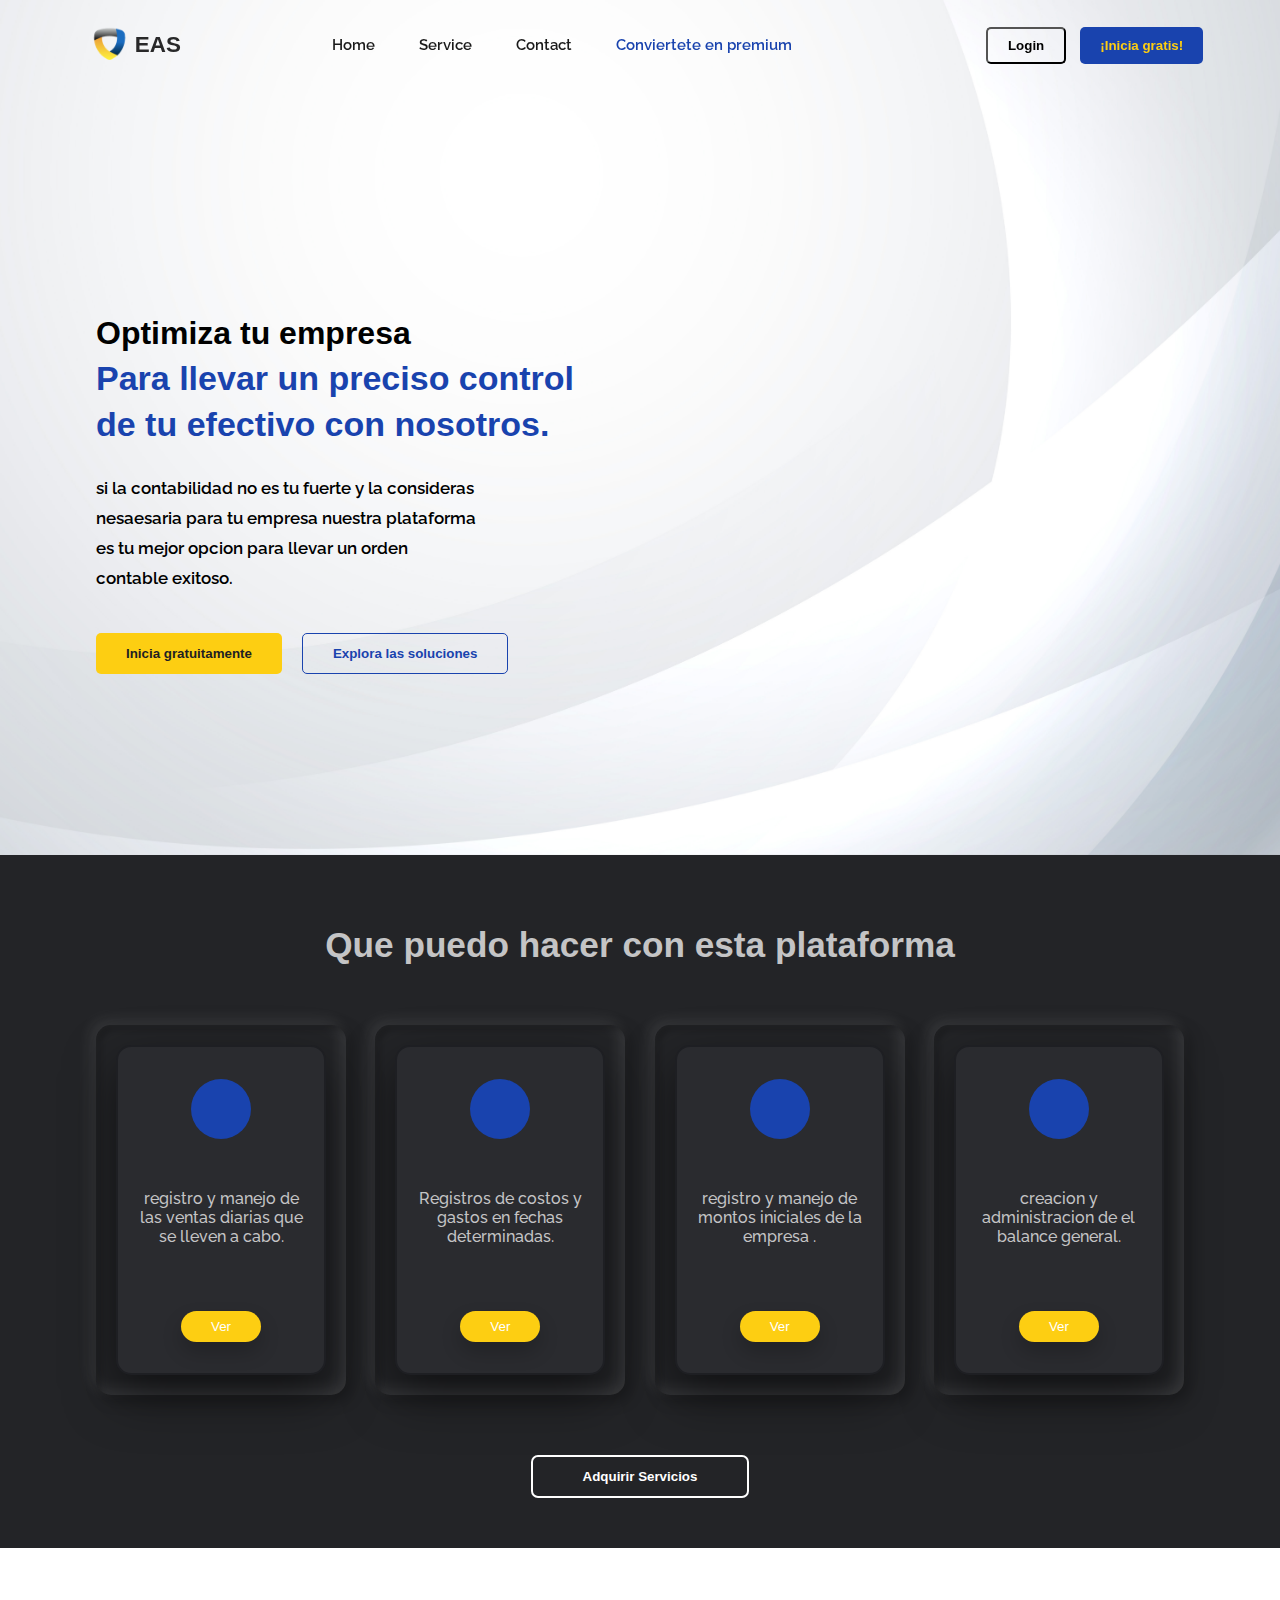
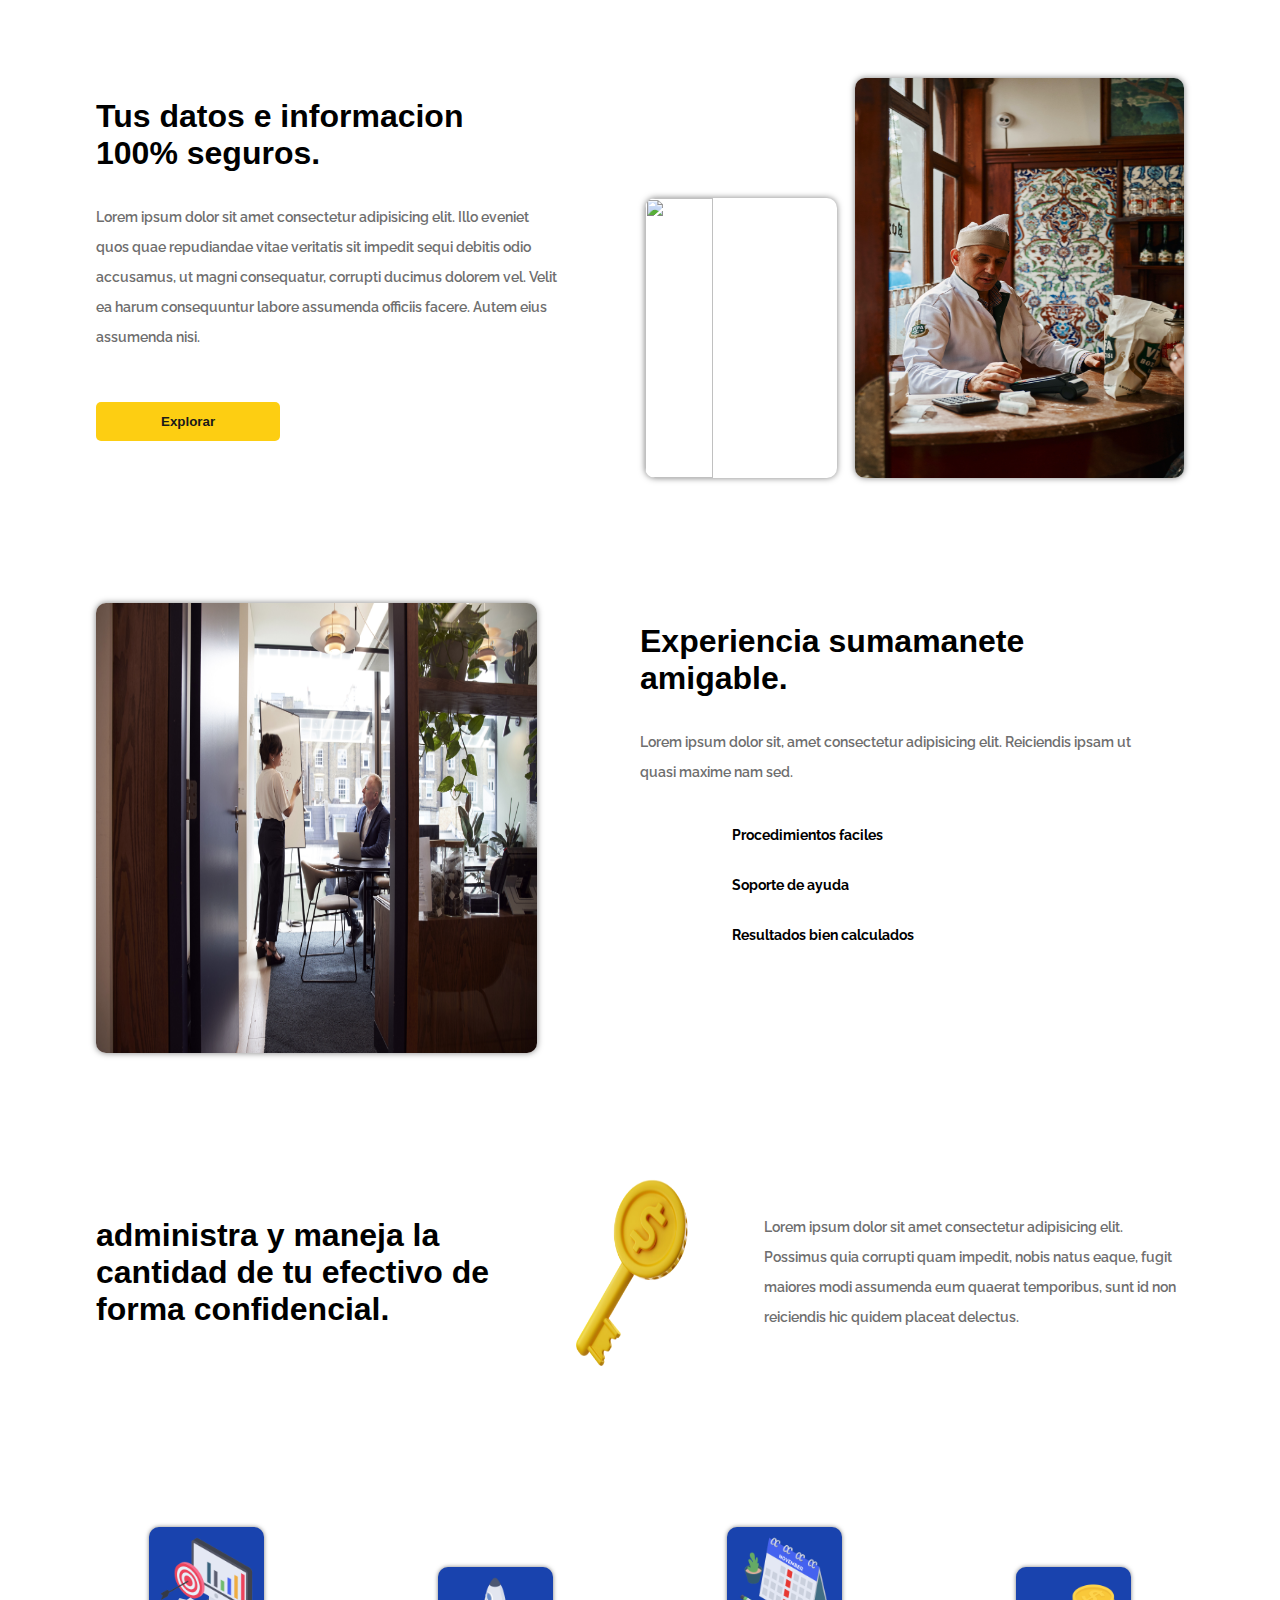
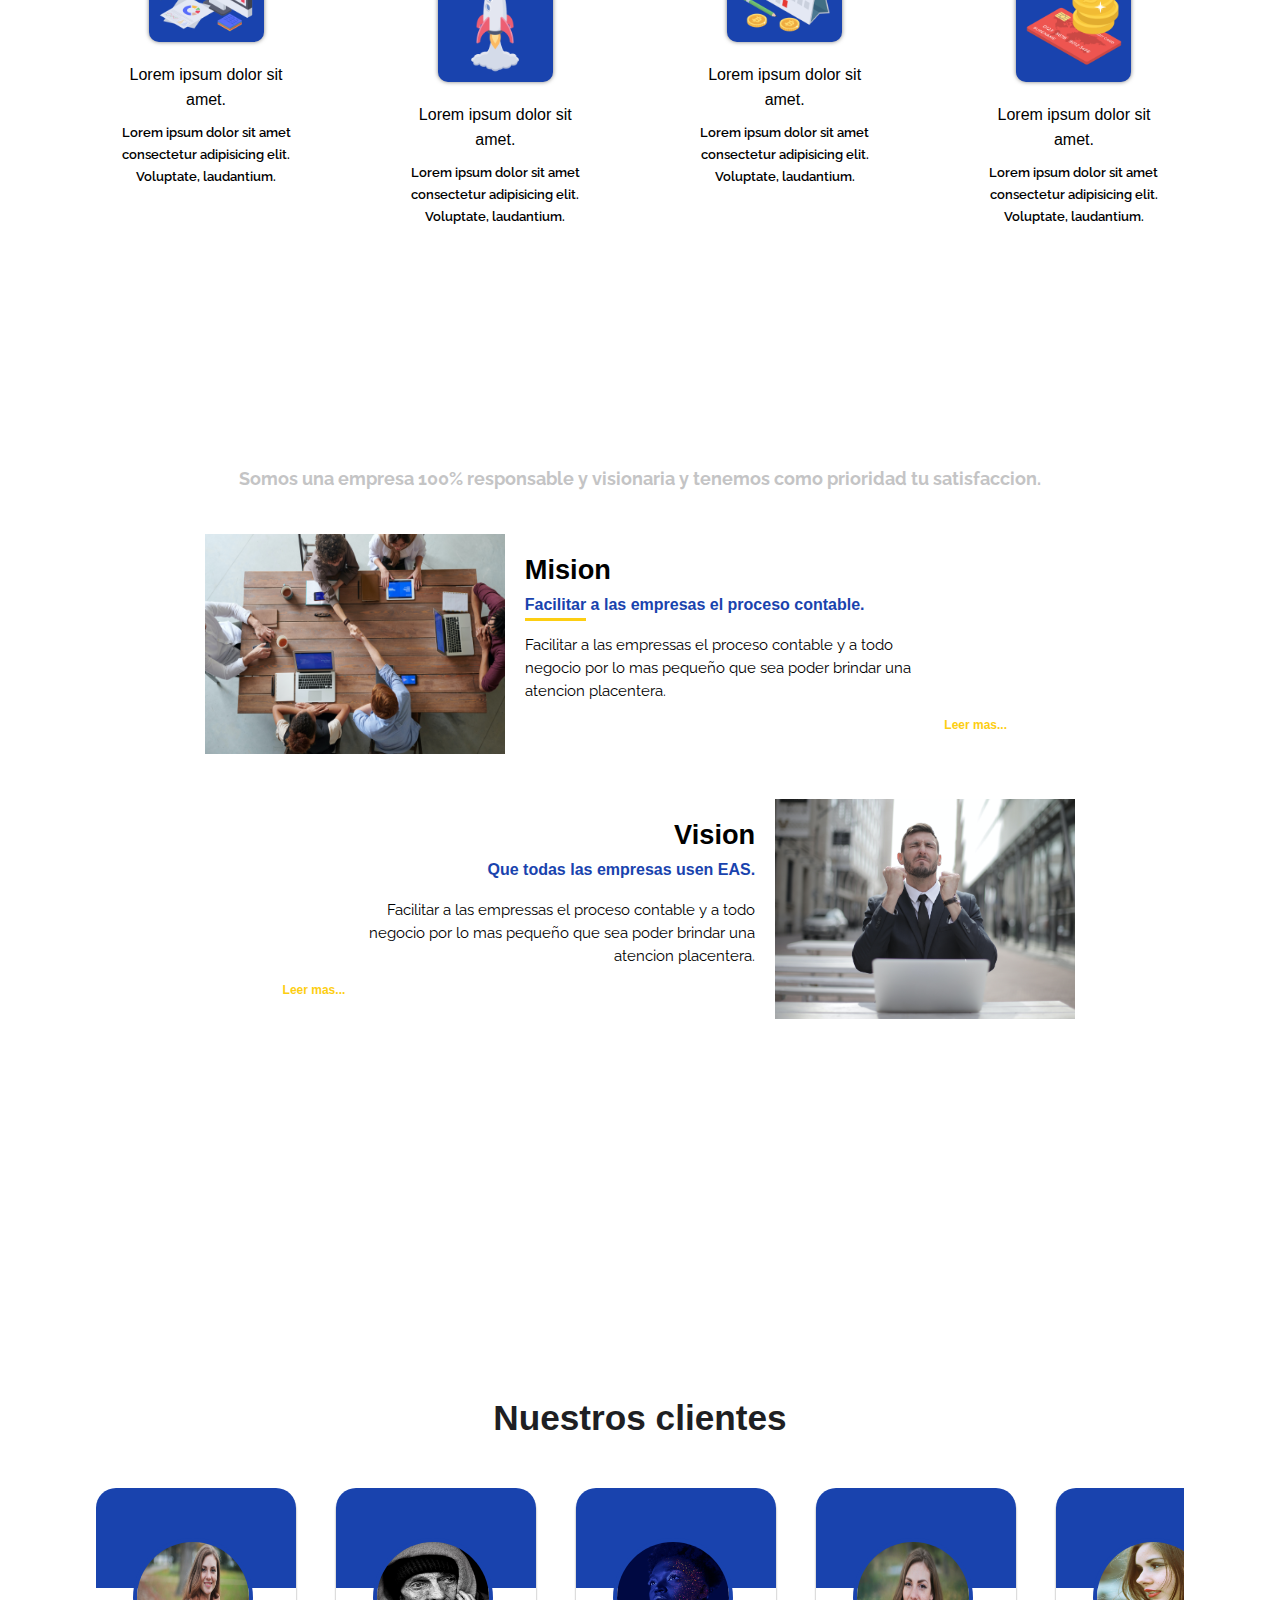
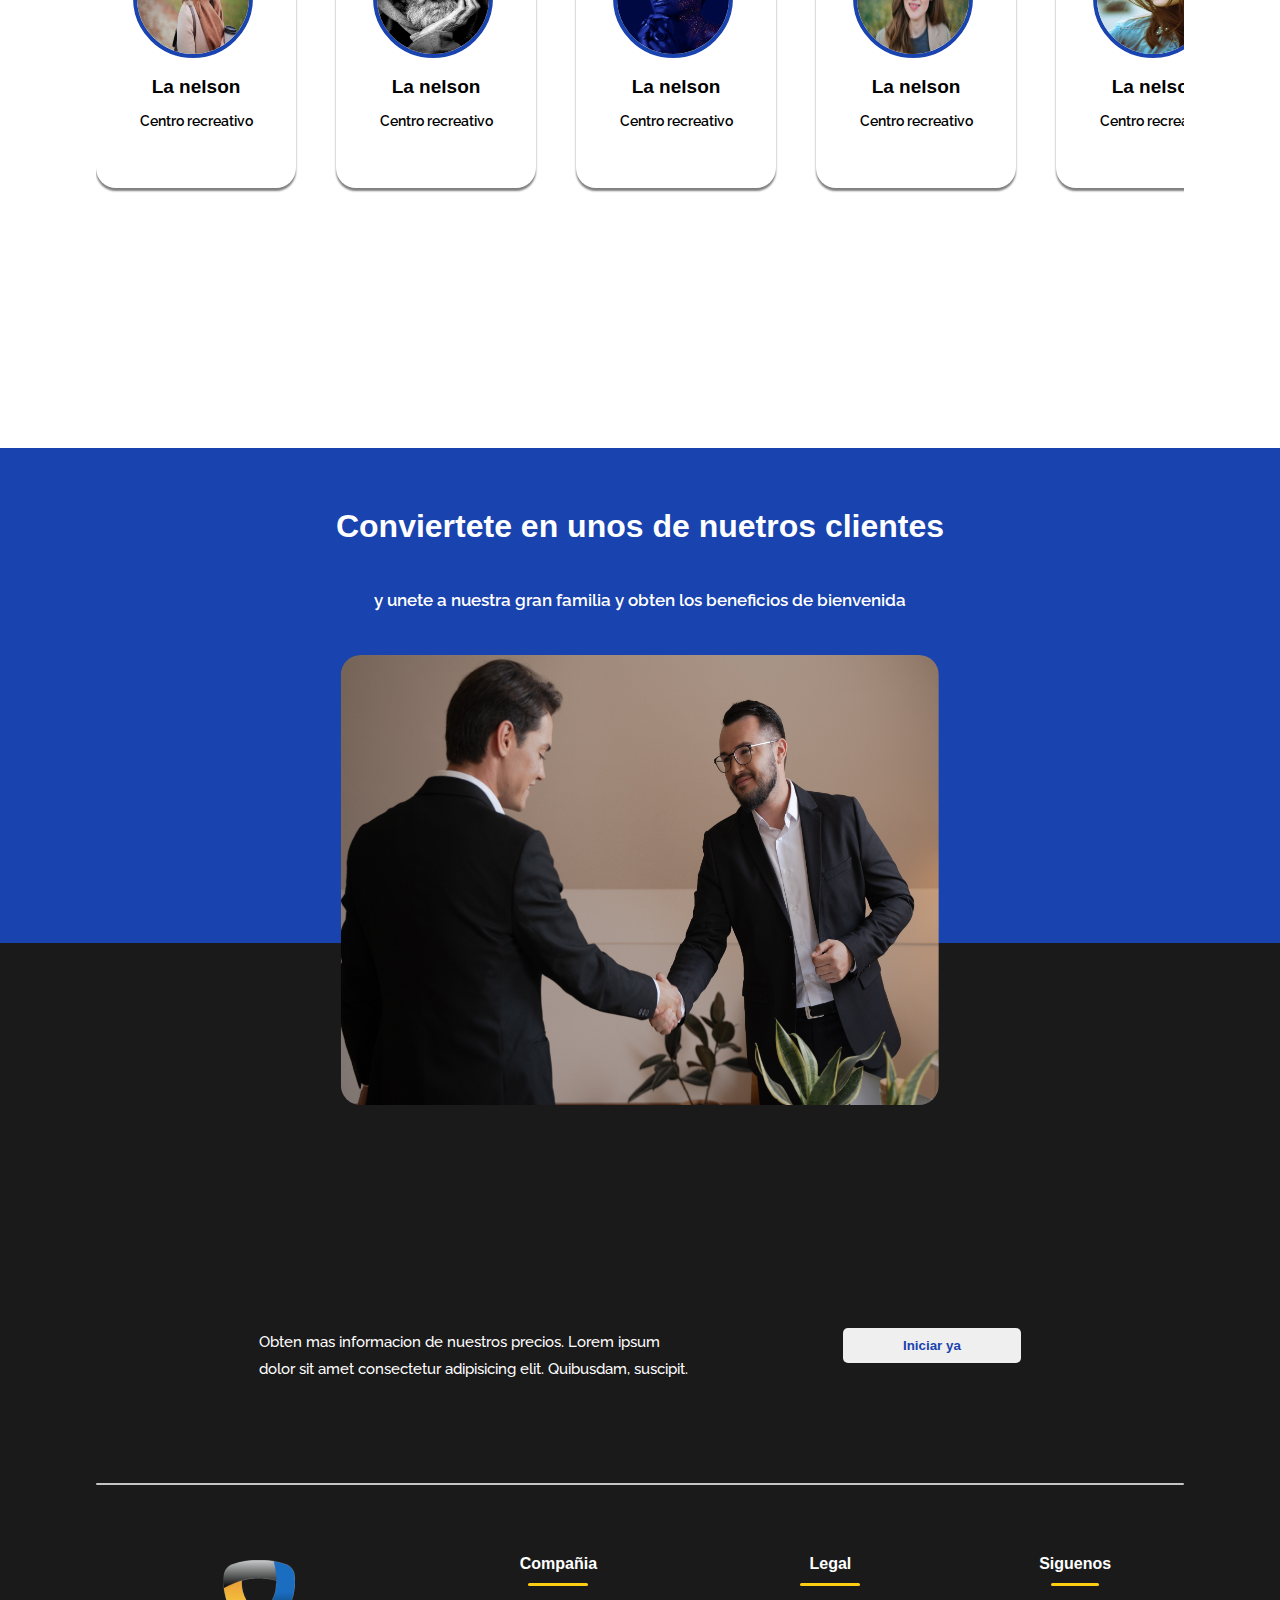
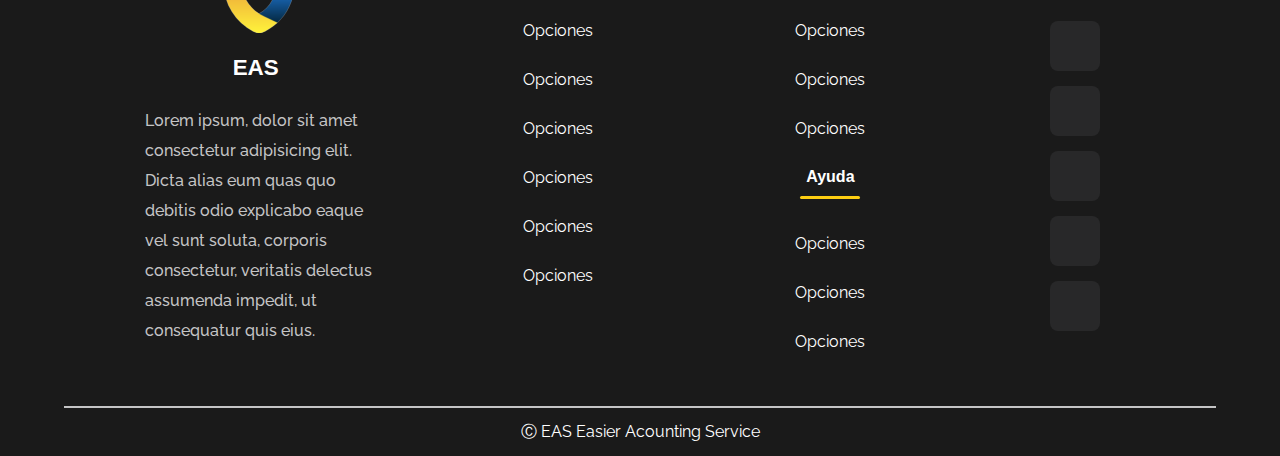
==== index.html @ f605bb0a "primer commit" ====
<!DOCTYPE html>
<html lang="en">
<head>
    <meta charset="UTF-8">
    <meta http-equiv="X-UA-Compatible" content="IE=edge">
    <meta name="viewport" content="width=device-width, initial-scale=1.0">
    <link rel="short icon" href="Recursos/Imagenes/logo-removebg-preview.png">
    <script src="https://kit.fontawesome.com/f39c837191.js" crossorigin="anonymous"></script>
    <link href="https://unpkg.com/aos@2.3.1/dist/aos.css" rel="stylesheet">
    <link rel="stylesheet" href="Estilos-css/main.css">
    <script src="https://unpkg.com/aos@2.3.1/dist/aos.js"></script>
   

    <title>EAS</title>
</head>
<body>
    <section class="header">
        <header>
            <section class="limite Nav-bar">
                <div class="cont-icono">
                    <img src="Recursos/Imagenes/logo-removebg-preview.png" alt="">
                    <h1>EAS</h1>
                   </div>
                   <div class="Menu">
                    <div class="Menu-1">
                        <nav>
                            <ul>
                                <li><a href=" /index.html">Home</a></li>
                                <li><a href="/Servicio.html">Service</a></li>
                                <li><a href="/contacto.html">Contact</a></li>
                                <li><a href="Planes.html" class="a-E">Conviertete en premium</a></li>
                            </ul>
                        </nav>
                           <div class="btn-header">
                            <input class="btn btn-1-header" type="button" value="Login">
                            <input class="btn btn-2-header" type="button" value="¡Inicia gratis!">
                        </div>
                    </div>
                  </div>
                       <i class="hamburger fa-solid fa-bars"></i>
             </section>
        </header>
        <section class="limite Welcome">
            <div class="cont-part-1">
               <h1>Optimiza tu empresa <br> <span>Para llevar un preciso control de tu efectivo con nosotros.</span></h1>
               <p>si la contabilidad no es tu fuerte y la consideras nesaesaria para tu empresa nuestra plataforma es tu mejor opcion para llevar un orden contable exitoso.</p>
               <div class="cont-btn-part1">
                <button class="btn1-W">Inicia gratuitamente</button>
                <button class="btn2-W">Explora las soluciones</button>
               </div>
            </div>
            <div class="cont-part-2">
               <div class="animacion">
                <lottie-player src="Recursos/58948-finance-blue.json" background="transparent" class="ilustracion"  speed="1"   loop autoplay></lottie-player>
               </div>
            </div>
          </section>
    </section>
    <main>
        <section class="Seccion-ejemplos">
            <div class="limite Seccion-ejemplos-cont">
                <h2>Que puedo hacer con esta plataforma</h2>
                <div class="Contenedor-targetas-Seccion-ejemplos">
                    <div class="targeta-seccion-ejemplo targeta-1">
                        <div class="box">
                            <div class="contenido">
                                <div class="cont-icono-seccion-ejemplo">
                                    <i class="fa-solid fa-list"></i>
                                </div>
                                <p>registro y manejo de las ventas diarias que se lleven a cabo.</p>
                                <button class="btn-abrir">Ver</button>
                            </div>
                        </div>
                    </div>
                    <div class="targeta-seccion-ejemplo targeta-2">
                        <div class="box">
                            <div class="contenido">
                                <div class="cont-icono-seccion-ejemplo">
                                    <i class="fa-solid fa-chart-simple"></i>
                                </div>
                                <p>Registros de costos y gastos en fechas determinadas.</p>
                                <button class="btn-abrir-1">Ver</button>
                            </div>
                        </div>
                    </div>
                    <div class="targeta-seccion-ejemplo targeta-3">
                        <div class="box">
                            <div class="contenido">
                                <div class="cont-icono-seccion-ejemplo">
                                    <i class="fa-solid fa-file"></i>
                                </div>
                                <p>registro y manejo de montos iniciales de la empresa .</p>
                                <button class="btn-abrir-2">Ver</button>
                            </div>
                        </div>
                    </div>
                    <div class="targeta-seccion-ejemplo targeta-4">
                        <div class="box">
                            <div class="contenido">
                                <div class="cont-icono-seccion-ejemplo">
                                    <i class="fa-solid fa-magnifying-glass-dollar"></i>
                                </div>
                                <p>creacion y administracion de el balance general.</p>
                                <button class="btn-abrir-3">Ver</button>
                            </div>
                        </div>
                    </div>
                </div>
                <button>Adquirir Servicios</button>
            </div>
        </section>
        <section class="mostrable">
            <i class="cerrar fa-solid fa-x"></i>
            <div class="cont-mostrar">
                <div class="cont-mostrable">
                    <div class="cont-ejemplo">
                        <img class="slider-image" src="" alt="">                    
                    </div>
                    <div class="btns">
                        <div class="cont-btn-E">
                            <i class="btn-sig fa-solid fa-arrow-left"></i>
                        </div>
                        <div class="cont-btn-E">
                            <i class="btn-regresar fa-solid fa-arrow-right"></i>
                        </div>
                    </div>
                </div>
                <div class="cont-informacion">
                    <h3 class="slider-title" ></h3>
                    <p class="slider-parrafo" ></p>
                    <button>Ver planes</button>
                </div>
            </div>          
        </section>
        
        <div class="seccion-prueba">
            <div class="limite area1">
                <div class="par1-area1">
                    <h2>Tus datos e informacion <span class="letra-blue">100% seguros.</span></h2>
                    <p>Lorem ipsum dolor sit amet consectetur adipisicing elit. Illo eveniet quos quae repudiandae vitae veritatis sit impedit sequi debitis odio accusamus, ut magni consequatur, corrupti ducimus dolorem vel. Velit ea harum consequuntur labore assumenda officiis facere. Autem eius assumenda nisi.</p>
                    <button>Explorar</button>
                </div>
                <div class="part2-area1">
                    <img class="img1" src="Recursos/Imagenes/area-nosotros-1.jpg" alt="">
                    <img class="img2" src="Recursos/Imagenes/area-nosotros-2.jpg" alt="">
                </div>
            </div>
            <div class="limite area2">
                <div class="part1-area2">
                    <img src="Recursos/Imagenes/area-nosotros-3.jpg" alt="">
                </div>
                <div class="part2-area2">
                    <h2>Experiencia sumamanete <span class="letra-blue"> amigable.</span> </h2>
                    <p>Lorem ipsum dolor sit, amet consectetur adipisicing elit. Reiciendis ipsam ut quasi maxime nam sed.</p>
                    <div class="mini-targetas">
                        <div class="part-visible">
                            <div class="part-visible-1">
                                <i class="fa-solid fa-seedling"></i>
                                <h4>Procedimientos faciles</h4>
                            </div>
                            <!--  <i class="flecha-arriba fa-solid fa-chevron-up"></i>-->
                          
                            <i class="FA  flecha-abajo    fa-solid fa-chevron-down"></i>
                        </div>
                        <div class="part-invisible">
                            <p>Lorem ipsum dolor sit amet consectetur adipisicing elit. Sunt consequatur, unde nihil odio suscipit quos!</p>
                        </div>
                    </div>
                    <div class="mini-targetas M1">
                        <div class="part-visible">
                            <div class="part-visible-1">
                                <i class="fa-solid fa-robot"></i>
                                <h4>Soporte de ayuda</h4>
                            </div>
                              <!--  <i class="flecha-arriba fa-solid fa-chevron-up"></i>-->
                            <i class="flecha-abajo FB fa-solid fa-chevron-down"></i>
                        </div>
                        <div class="part-invisible">
                            <p>Lorem ipsum dolor sit amet consectetur adipisicing elit. Sunt consequatur, unde nihil odio suscipit quos!</p>
                        </div>
                    </div>
                    <div class="mini-targetas M2">
                        <div class="part-visible">
                            <div class="part-visible-1">
                                <i class="fa-solid fa-trophy"></i>
                                <h4>Resultados bien calculados</h4>
                            </div>
                             <!--  <i class="flecha-arriba fa-solid fa-chevron-up"></i>-->
                            <i class="flecha-abajo FC fa-solid fa-chevron-down"></i>
                        </div>
                        <div class="part-invisible">
                            <p>Lorem ipsum dolor sit amet consectetur adipisicing elit. Sunt consequatur, unde nihil odio suscipit quos!</p>
                        </div>
                    </div>
                </div>
                

            </div>
            <div class="limite area3">
                <h2>administra y maneja la cantidad de tu efectivo de forma confidencial.</h2>
                <img src="Recursos/Imagenes/ilustracion-llave.png" alt="">
                <p>Lorem ipsum dolor sit amet consectetur adipisicing elit. Possimus quia corrupti quam impedit, nobis natus eaque, fugit maiores modi assumenda eum quaerat temporibus, sunt id non reiciendis hic quidem placeat delectus.</p>
            </div>
            <div class="limite targetitas">
                <div class="targeta-par targetita">
                    <div class="cont-icono-targetita">
                       <img src="Recursos/Imagenes/1-porq-nosotros.png" alt="">
                    </div>
                    <h6>Lorem ipsum dolor sit amet.</h6>
                    <p>Lorem ipsum dolor sit amet consectetur adipisicing elit. Voluptate, laudantium.</p>
                </div>
                <div class="targeta-impar targetita">
                    <div class="cont-icono-targetita">
                        <img src="Recursos/Imagenes/2-porq-nosotros.png" alt="">
                    </div>
                    <h6>Lorem ipsum dolor sit amet.</h6>
                    <p>Lorem ipsum dolor sit amet consectetur adipisicing elit. Voluptate, laudantium.</p>
                </div>
                <div class="targeta-par targetita">
                    <div class="cont-icono-targetita">
                        <img src="Recursos/Imagenes/3-porq-nosotros.png" alt="">
                    </div>
                    <h6>Lorem ipsum dolor sit amet.</h6>
                    <p>Lorem ipsum dolor sit amet consectetur adipisicing elit. Voluptate, laudantium.</p>
                </div>
                <div class="targeta-impar targetita">
                    <div class="cont-icono-targetita">
                        <img src="Recursos/Imagenes/4-porq-nosotros.png" alt="">
                    </div>
                    <h6>Lorem ipsum dolor sit amet.</h6>
                    <p>Lorem ipsum dolor sit amet consectetur adipisicing elit. Voluptate, laudantium.</p>
                </div>
            </div>
        </div>
        <section class="Nosotros">
            <div class="limite cont-nosotros">
                <h2>¿Quienes somos?</h2>
                <p>Somos una empresa 100% responsable y visionaria y tenemos como prioridad tu satisfaccion.</p>
                <div class="cont-targetas-nosotros">
                    <div class=" targeta-mision   targetas-nosotros">
                        <img src="Recursos/Imagenes/pexels-fauxels-3184306.jpg" alt="">
                        <div class="part-2-cont-targetas-nosotros">
                            <h3>Mision</h3>
                            <h4><span>Facilitar</span>  a las empresas el proceso contable.</h4>
                            <p>Facilitar a las empressas el proceso contable y a todo negocio por lo mas pequeño que sea poder brindar una atencion placentera. </p>
                            <a href="#">Leer mas...</a>
                        </div>
                    </div>
                    <div class=" targeta-vision  targetas-nosotros">
                        <img src="Recursos/Imagenes/pexels-andrea-piacquadio-3778966.jpg" alt="">
                        <div class="part-2-cont-targetas-nosotros">
                            <h3>Vision</h3>
                            <h4>Que todas las  empresas usen EAS.</h4>
                            <p>Facilitar a las empressas el proceso contable y a todo negocio por lo mas pequeño que sea poder brindar una atencion placentera. </p>
                            <a href="#">Leer mas...</a>
                        </div>
                    </div>
                </div>
            </div>
        </section>
        
        <section class="clientes">
            <h2>Nuestros clientes</h2>
            <div class="cont-clientes">
                <div class="slider-clientes">
                    <div class="cart-clientes">
                        <div class="cont-primera-clientes">
                            <img src="Recursos/Imagenes/pexels-andrea-piacquadio-712513.jpg" alt="">
                        </div>
                        <p class="nom">La nelson</p>
                        <p class="tipo-negocio">
                             Centro recreativo
                        </p>
                        <div class="cont-estrellas">
                            <i class="fa-solid fa-star"></i>
                            <i class="fa-solid fa-star"></i>
                            <i class="fa-solid fa-star"></i>
                            <i class="fa-regular fa-star"></i>
                            <i class="fa-regular fa-star"></i>
                        </div>
                    </div>
                    <div class="cart-clientes">
                        <div class="cont-primera-clientes">
                            <img src="Recursos/Imagenes/cliente-2.jpg" alt="">
                        </div>
                        <p class="nom">La nelson</p>
                        <p class="tipo-negocio">
                             Centro recreativo
                        </p>
                        <div class="cont-estrellas">
                            <i class="fa-solid fa-star"></i>
                            <i class="fa-solid fa-star"></i>
                            <i class="fa-solid fa-star"></i>
                            <i class="fa-regular fa-star"></i>
                            <i class="fa-regular fa-star"></i>
                        </div>
                    </div>
                    <div class="cart-clientes">
                        <div class="cont-primera-clientes">
                            <img src="Recursos/Imagenes/cliente-3.jpg" alt="">
                        </div>
                        <p class="nom">La nelson</p>
                        <p class="tipo-negocio">
                             Centro recreativo
                        </p>
                        <div class="cont-estrellas">
                            <i class="fa-solid fa-star"></i>
                            <i class="fa-solid fa-star"></i>
                            <i class="fa-solid fa-star"></i>
                            <i class="fa-solid fa-star"></i>
                            <i class="fa-regular fa-star"></i>
                        </div>
                    </div>
                    <div class="cart-clientes">
                        <div class="cont-primera-clientes">
                            <img src="Recursos/Imagenes/cliente-4.jpg" alt="">
                        </div>
                        <p class="nom">La nelson</p>
                        <p class="tipo-negocio">
                             Centro recreativo
                        </p>
                        <div class="cont-estrellas">
                            <i class="fa-solid fa-star"></i>
                            <i class="fa-solid fa-star"></i>
                            <i class="fa-solid fa-star"></i>
                            <i class="fa-solid fa-star"></i>
                            <i class="fa-regular fa-star"></i>
                        </div>
                    </div>
                    <div class="cart-clientes">
                        <div class="cont-primera-clientes">
                            <img src="Recursos/Imagenes/cliente-5.jpg" alt="">
                        </div>
                        <p class="nom">La nelson</p>
                        <p class="tipo-negocio">
                             Centro recreativo
                        </p>
                        <div class="cont-estrellas">
                            <i class="fa-solid fa-star"></i>
                            <i class="fa-solid fa-star"></i>
                            <i class="fa-solid fa-star"></i>
                            <i class="fa-solid fa-star"></i>
                            <i class="fa-regular fa-star"></i>
                        </div>
                    </div>
                    <div class="cart-clientes">
                        <div class="cont-primera-clientes">
                            <img src="Recursos/Imagenes/cliente-6.jpg" alt="">
                        </div>
                        <p class="nom">La nelson</p>
                        <p class="tipo-negocio">
                             Centro recreativo
                        </p>
                        <div class="cont-estrellas">
                            <i class="fa-solid fa-star"></i>
                            <i class="fa-solid fa-star"></i>
                            <i class="fa-solid fa-star"></i>
                            <i class="fa-solid fa-star"></i>
                            <i class="fa-regular fa-star"></i>
                        </div>
                    </div>
                    <div class="cart-clientes">
                        <div class="cont-primera-clientes">
                            <img src="Recursos/Imagenes/cliente-7.jpg" alt="">
                        </div>
                        <p class="nom">La nelson</p>
                        <p class="tipo-negocio">
                             Centro recreativo
                        </p>
                        <div class="cont-estrellas">
                            <i class="fa-solid fa-star"></i>
                            <i class="fa-solid fa-star"></i>
                            <i class="fa-solid fa-star"></i>
                            <i class="fa-solid fa-star"></i>
                            <i class="fa-regular fa-star"></i>
                        </div>
                    </div>
                    <div class="cart-clientes">
                        <div class="cont-primera-clientes">
                            <img src="Recursos/Imagenes/pexels-andrea-piacquadio-712513.jpg" alt="">
                        </div>
                        <p class="nom">La nelson</p>
                        <p class="tipo-negocio">
                             Centro recreativo
                        </p>
                        <div class="cont-estrellas">
                            <i class="fa-solid fa-star"></i>
                            <i class="fa-solid fa-star"></i>
                            <i class="fa-solid fa-star"></i>
                            <i class="fa-regular fa-star"></i>
                            <i class="fa-regular fa-star"></i>
                        </div>
                    </div>
                    <div class="cart-clientes">
                        <div class="cont-primera-clientes">
                            <img src="Recursos/Imagenes/cliente-2.jpg" alt="">
                        </div>
                        <p class="nom">La nelson</p>
                        <p class="tipo-negocio">
                             Centro recreativo
                        </p>
                        <div class="cont-estrellas">
                            <i class="fa-solid fa-star"></i>
                            <i class="fa-solid fa-star"></i>
                            <i class="fa-solid fa-star"></i>
                            <i class="fa-regular fa-star"></i>
                            <i class="fa-regular fa-star"></i>
                        </div>
                    </div>
                    <div class="cart-clientes">
                        <div class="cont-primera-clientes">
                            <img src="Recursos/Imagenes/cliente-3.jpg" alt="">
                        </div>
                        <p class="nom">La nelson</p>
                        <p class="tipo-negocio">
                             Centro recreativo
                        </p>
                        <div class="cont-estrellas">
                            <i class="fa-solid fa-star"></i>
                            <i class="fa-solid fa-star"></i>
                            <i class="fa-solid fa-star"></i>
                            <i class="fa-solid fa-star"></i>
                            <i class="fa-regular fa-star"></i>
                        </div>
                    </div>
                    <div class="cart-clientes">
                        <div class="cont-primera-clientes">
                            <img src="Recursos/Imagenes/cliente-4.jpg" alt="">
                        </div>
                        <p class="nom">La nelson</p>
                        <p class="tipo-negocio">
                             Centro recreativo
                        </p>
                        <div class="cont-estrellas">
                            <i class="fa-solid fa-star"></i>
                            <i class="fa-solid fa-star"></i>
                            <i class="fa-solid fa-star"></i>
                            <i class="fa-solid fa-star"></i>
                            <i class="fa-regular fa-star"></i>
                        </div>
                    </div>
                    <div class="cart-clientes">
                        <div class="cont-primera-clientes">
                            <img src="Recursos/Imagenes/cliente-5.jpg" alt="">
                        </div>
                        <p class="nom">La nelson</p>
                        <p class="tipo-negocio">
                             Centro recreativo
                        </p>
                        <div class="cont-estrellas">
                            <i class="fa-solid fa-star"></i>
                            <i class="fa-solid fa-star"></i>
                            <i class="fa-solid fa-star"></i>
                            <i class="fa-solid fa-star"></i>
                            <i class="fa-regular fa-star"></i>
                        </div>
                    </div>
                    <div class="cart-clientes">
                        <div class="cont-primera-clientes">
                            <img src="Recursos/Imagenes/cliente-6.jpg" alt="">
                        </div>
                        <p class="nom">La nelson</p>
                        <p class="tipo-negocio">
                             Centro recreativo
                        </p>
                        <div class="cont-estrellas">
                            <i class="fa-solid fa-star"></i>
                            <i class="fa-solid fa-star"></i>
                            <i class="fa-solid fa-star"></i>
                            <i class="fa-solid fa-star"></i>
                            <i class="fa-regular fa-star"></i>
                        </div>
                    </div>
                    <div class="cart-clientes">
                        <div class="cont-primera-clientes">
                            <img src="Recursos/Imagenes/cliente-7.jpg" alt="">
                        </div>
                        <p class="nom">La nelson</p>
                        <p class="tipo-negocio">
                             Centro recreativo
                        </p>
                        <div class="cont-estrellas">
                            <i class="fa-solid fa-star"></i>
                            <i class="fa-solid fa-star"></i>
                            <i class="fa-solid fa-star"></i>
                            <i class="fa-solid fa-star"></i>
                            <i class="fa-regular fa-star"></i>
                        </div>
                    </div>
                </div>
            </div>
        </section>
        <section class="Publicidad">
            <div class="cont1-publicidad">
                <div class="limite cont1-publicidad-e">
                    <h2>Conviertete en unos de nuetros clientes </h2>
                    <p>y unete a nuestra gran familia y obten los beneficios de bienvenida</p>
                    <img src="Recursos/Imagenes/pexels-pavel-danilyuk-5520327.jpg" alt="">

            </div>
            <div class="cont2-publicidad">
                <div class="cont2-publicidad-e">
                    <p>Obten mas informacion de nuestros precios. Lorem ipsum dolor sit amet consectetur adipisicing elit. Quibusdam, suscipit.</p>
                    <button>Iniciar ya</button>
                </div>
            </div>
        </section>
    </main>
    <footer>
        <div class="linia"></div>
       <section class="limite Footer">
        <div class="columna columna-1-footer">
            <img src="Recursos/Imagenes/logo-removebg-preview.png" alt="">
            <h2>EAS</h2>
            <p>Lorem ipsum, dolor sit amet consectetur adipisicing elit. Dicta alias eum quas quo debitis odio explicabo eaque vel sunt soluta, corporis consectetur, veritatis delectus assumenda impedit, ut consequatur quis eius.</p>
        </div>
        <div class="columna columna-2-footer">
            <h3>Compañia</h3>
            <div class="linia"></div>
            <a href="#">Opciones</a>
            <a href="#">Opciones</a>
            <a href="#">Opciones</a>
            <a href="#">Opciones</a>
            <a href="#">Opciones</a>
            <a href="#">Opciones</a>
        </div>
        <div class="columna columna-2-footer">
            <h3>Legal</h3>
            <div class="linia"></div>
            <a href="#">Opciones</a>
            <a href="#">Opciones</a>
            <a href="#">Opciones</a>
            <h3>Ayuda</h3>
            <div class="linia"></div>
            <a href="#">Opciones</a>
            <a href="#">Opciones</a>
            <a href="#">Opciones</a>
        </div>
        <div class="columna columna-3-footer">
            <h3>Siguenos</h3>
            <div class="linia"></div>
            <div class="cont-media"><i class="fa-brands fa-facebook-f"></i></div>
            <div class="cont-media"><i class="fa-brands fa-twitter"></i></div>
            <div class="cont-media"><i class="fa-brands fa-youtube"></i></div>
            <div class="cont-media"><i class="fa-brands fa-instagram"></i></div>
            <div class="cont-media"><i class="fa-brands fa-twitch"></i></div>
        </div>
       </section>
        <div class="pie">
            <p>	Ⓒ EAS Easier Acounting Service</p>
        </div>
    </footer>
    <script src="https://cdnjs.cloudflare.com/ajax/libs/jquery/3.6.0/jquery.min.js"></script>
    <script src="Java-Scrips-frontend/main.js">   
    </script>
     <script src="https://unpkg.com/@lottiefiles/lottie-player@latest/dist/lottie-player.js"></script>
    <script src="Recursos/Datos/index.jsonp"></script>
    <!--
        <script>
        var image1=images[0].url;
        console.log(image1);
        //$('.slider-image').attr('src')
    </script>
    -->
 

</body>
</html>
---- Estilos-css/main.css ----
@import url('https://fonts.googleapis.com/css2? family=Epilogue:wght@100;200;300;400;500;600;700;800;900&family=Raleway:wght@100;200;300;400;500;600;700;800;900&display=swap');
@import url('variables.css');


*{
    margin: 0;
    padding: 0;
    box-sizing: border-box;
    
}
.limite
{
    max-width: 1350px;
}
.header
{
    position: relative;
    width: 100%;
    height: 95vh;
    background-image: url('../Recursos/Imagenes/25101.jpg   ');
    background-size: cover;
    background-position: center;
    
}
header
{
    position: fixed;
    width: 100%;
    height: 90px;
    transition: .5s;
    z-index: 5;
    display: flex;
    align-items: center;
}
.Nav-bar
{
    position: relative;
    width: 88%;
    margin:0 auto;
    display: flex;
    justify-content: space-between;
    align-items: center;
}
header.sticky
{
    height: 70px;
    background: var(--Gris-Primario);
}
.cont-icono
{
    display: flex;
    height: 100%;
    align-items: center;
}
.cont-icono img
{
    height: 65px;
    width: 65px ;
}
.cont-icono h1,.columna-1-footer h2
{
    position: relative;
    font-family: 'Epilogue', sans-serif;
    font-weight: 800;
    font-size: 1.4em;
    margin-left: -7px;
    color: var(--Gris-Primario);
}
.Menu
{
    position: relative;
    width: 80%;
    height: 100%;
}
.Menu-1
{
    height: 100%;
    display: flex;
    align-items: center;
    width: 100%;
    justify-content: space-between;
}
nav
{
    padding: 0 10px;
   
}
nav ul li
{
    font-style: normal;
    margin: 0 20px;
    display: inline-block;
    text-decoration: none; position: relative;
}
nav a
{
    text-decoration: none;
    font-family: var(--Raleway);
    font-weight: 600;
    color: var(--Negro);
    transition: .5s;
    font-size: 15px;
}
.a-E 
{
    color: var(--Azul-Primario);
}
nav ul li::after 
{
   content: '';
   height: 3px;
   width: 0%;
   background: var(--Azul-Primario);
   position: absolute;
   left: 0;
   bottom: -10px;
   border-radius: 4px;
   transition: 0.4s;
}
nav ul li:hover::after 
{
    width: 100%;
}
.btn-header
{
    
}
.btn
{
    height: 37px;
    margin-left: 10px;
    padding: 0 20px;
    cursor: pointer;
    font-weight: bold;
}
.btn-1-header
{
    background: none;
    border-radius: 5px;
}
.btn-1-header:hover
{
    background: rgba(0,0, 0,0.1);
}
.btn-2-header
{
    background: var(--Azul-Primario);
    color: var(--Amarillo-Primario);
    border: none;
    border-radius: 5px;
}
header.sticky ul a{
    color: aliceblue;
}
header.sticky .cont-icono h1
{
    color: var(--Blanco);
}
header.sticky .btn-1-header
{
    color: var(--Gris-Claro);
    border: 2px solid var(--Gris-Claro);
}
header.sticky .a-E
{
    color: var(--Amarillo-Primario);
}
/*Area de bienvenida*/
.banner img 
{
    width: 100vw;
    position: absolute;
    height: 99vh;
    z-index: 0;
}
.Welcome
{
    height: 85vh;
    width: 85%;
    margin:0 auto;
    position: relative;
    left: 0;
    top: 110px;
    display:flex;
    align-items: center;
}
#animacion
{
    max-width: 600px;
}
.cont-part-1
{
    width: 50%;
    position: relative;
    left: 0;
    
}
.cont-part-1 h1
{
    font-size: 2em;
    font-family: var(--Epilogue);
    font-weight: 700;
    color: var();
    line-height: 45px;
    width: 90%;
}
.cont-part-1 h1 span
{
    font-size: 34px;
    color: var(--Azul-Primario);
}
.cont-part-1 p
{
    margin-top: 25px;
    font-family: var(--Raleway);
    font-size: 17px;
    line-height: 30px;
    font-weight: 600;
    width: 70%;
}
.cont-btn-part1
{
    margin-top:40px;
    display: flex;
}
.cont-btn-part1 button
{
    background: none;
    padding: 12px 30px;
    margin: 0 20px 0 0;
    cursor: pointer;
 
    border: 1px solid var(--Azul-Primario);
    border-radius: 5px;
    font-weight: bold;
    color: var(--Azul-Primario);
    position: relative;
   
    z-index: 1;
}
.cont-btn-part1 .btn1-W
{
    box-sizing: border-box;
    border:none;
    background:var(--Amarillo-Primario);
    color: #1e1f23;
}
.cont-btn-part1 .btn2-W:hover
{
    background: var(--Gris-Claro);
    color: var(--Negro);
    border: none;
}
.cont-part-2
{
    width: 50%;
    height: 100%;
}
.animacion{
    position:relative;
    width: 100%;
    height: 100%;
}
.ilustracion{
    position: relative;
    width: 100%;
    height: 100%;
    margin: auto auto;
}
/*Seccion de ejemplos...............*/
.Seccion-ejemplos
{
    position: relative;
    width: 100%;
    background: #232427;
}
.Seccion-ejemplos-cont
{
    width: 85%;
    margin: 0px auto;
    text-align: center;
}
.Seccion-ejemplos-cont h2,.cont-nosotros h2
,.clientes h2,.por-que-nosotros h1{
    
    text-align: center;
    padding-top: 70px;
    color: var(--Gris-Claro);
    margin-bottom: 50px;
    font-family: var(--Epilogue);
    font-size: 2.2em;
    font-weight: 700;
}
.Contenedor-targetas-Seccion-ejemplos
{
    display: flex;
    justify-content: space-between;
    flex-wrap: wrap;
    align-items: center;
    margin-bottom: 50px;
}
.targeta-seccion-ejemplo
{
    position: relative;
    min-width: 200px;
    width: 250px;
    height: 370px;
    box-shadow: inset 5px 5px 5px rgba(0,0,0,0.2),inset -5px -5px 15px rgba(255,255,255,0.1),5px 5px 15px rgba(0,0,0,0.3),-5px -5px 15px rgba(255, 255,255,0.1);
    border-radius: 15px;
    margin: 10px 0; 
}
.box
{
    position: absolute;
    top: 20px;
    left: 20px;
    right: 20px;
    bottom: 20px;
    background-color: #2a2b2f;
    border-radius: 15px;
    border: 2px solid #1e1f23;
    box-shadow: 0 20px 50px rgba(0,0,0,0.5);
    display: flex;
    justify-content: center;
    align-items: center;
    transition: 0.4s, box-shadow 0.4s;
    flex-direction: column;
}
.targeta-seccion-ejemplo:hover .box
{
    transform: translateY(-50px);
    box-shadow: 0 40px 70px rgba(0,0,0,0.5);
    background-image: linear-gradient(to top, #0082fb 0%, #1146b8 100%);
    color: #fff;
}
.contenido
{
    padding: 15px;
    text-align: center;
}
.targeta-seccion-ejemplo:hover .cont-icono-seccion-ejemplo
{
    background-color: var(--Amarillo-Primario);
}
.cont-icono-seccion-ejemplo
{
    position: relative;
    width: 60px;
    height: 60px;
    background: var(--Azul-Primario);
    margin: 0 auto;
    display: flex;
    justify-content: center;
    align-items: center;
    border-radius: 50%;
    margin-bottom: 50px;
}
.cont-icono-seccion-ejemplo i
{
    color: var(--Blanco);
    font-size: 1.6em;
}
.targeta-seccion-ejemplo p
{
    font-family: var(--Raleway);
    color: var(--Gris-Claro);
    font-weight: 500;
    margin-bottom: 50px;
}
.targeta-seccion-ejemplo button
{
    position: relative;
   display: inline-block;
   padding: 8px 30px;
   background:var(--Amarillo-Primario);
   margin-top: 15px;
   border-radius: 20px;
   color: #fff;
   font-weight: 400;
   border: none;
   box-shadow: 0 10px 20px rgba(0,0,0,0.2);
   cursor: pointer;
   transition: 0.4s;
}
.targeta-seccion-ejemplo button:hover
{
    background: var(--Amarillo-fuerte);
}
.Seccion-ejemplos-cont>button
{
    
    padding: 12px 50px;
    position: relative;
    margin-bottom: 50px;
    background: none;
    border: 2px solid var(--Blanco);
    border-radius: 7px;
    color: #fff;
    font-weight: 700;
    cursor: pointer;
}
/*Visualizar el ejemplo*/
.mostrable
{
    position: fixed;
    background: rgba(0, 0, 0, .5);
    width: 100%;
    height: 100%;
    top: 0;
    left: 0;
    display: flex;
    justify-content: center;
    align-items: center;
    transform: translate(100%);
    transition: transform .2s ease-in-out;
    z-index: 5;
}
.mostrable>i
{
    color: red;
    font-size: 1.2em;
    position: absolute;
    top: 30px;
    right: 40px;
    cursor: pointer;
    font-weight: 800;
    transition: .1s;
}
.mostrable>i:hover
{
    font-size: 1.5em;
    color: rgb(201, 8, 8);
}
.Transladar-mostrable
{
    transform: translate(0);
}
.cont-mostrar
{
    object-fit: cover;
    width: 80%;
    height: 82%;
    transform: scale(0);
    transition: transform .3s .2s;
    border-radius: 20px;
    background: var(--Blanco);
    display: flex;
}
.cont-mostrar-a
{
    transform: scale(1);
}

.cont-mostrable
{
    width: 75%;
}
.cont-mostrable .btns
{
    display:flex;
    width: 40%;
    margin: 0 auto;
    height: 60px;
    margin-top: -17px;
    justify-content: space-evenly;
    align-items: center;
}
.cont-mostrable .btns .cont-btn-E
{
    width: 60px;
    height: 45px;
    border: 2px solid var(--Amarillo-Primario);
    display: flex;
    justify-content: center;
    align-items: center;
    border-radius: 5px;
    font-size: 1.2em;
    cursor: pointer;
    color: var(--Azul-Primario);
    
}
.cont-mostrable .btns .cont-btn-E:hover
{
    border: 2px solid var(--Azul-Primario);
}
.cont-mostrable .btns .cont-btn-E:hover i
{
   color: var(--Azul-Secundario);
   font-size: 1.3em;
}
.cont-ejemplo
{
    width: 92%;
    height: 80%;
    background: var(--Gris-Claro);
    margin: 30px auto;   
    overflow: auto;
    border-radius: 10px;
}
.cont-ejemplo::-webkit-scrollbar
{
 width: 9px;  
 background: none;
 cursor:pointer;
}
.cont-ejemplo::-webkit-scrollbar-thumb
{
    background: var(--Azul-Primario);
    border-radius: 5px;
}
.cont-ejemplo img
{
    position: relative;
    width: 95%;
    margin: 20px 0 20px 20px;
    border-radius: 10px;
    transition: ease-in-out .3s;
}

.cont-informacion
{
    width: 25%;
    margin-top: 30px;
}
.cont-informacion h3
{
    color: var(--Azul-Primario);
    font-family: var(--Epilogue);
    font-weight: 700;
    margin-bottom: 40px;
    font-size: 1.5em;
}
.cont-informacion p
{
    font-family: var(--Raleway);
    line-height: 25px;
    font-weight: 500;
    font-size: 16px;
    width: 80%;
}
.cont-informacion button
{
    width: 70%;
    margin: 0 auto;
    padding: 8px 0;
    border-radius: 40px;
    border: 2px solid var(--Azul-Primario);
    color: var(--Azul-Primario);
    background-color: none;
    font-weight: bold;
    position: relative;
    bottom: -200px;
    cursor: pointer;
}


/*Seccion nosotros*/
.Nosotros
{
    width: 100%;
    height: 110vh;
    background-image: linear-gradient(to top, rgba(42, 50, 60, 0.601) 0%, rgba(73, 85, 99,0.730 ) 100%),url(../Recursos/Imagenes/Fondo-nosotros.jpg);
    background-repeat: no-repeat;
    background-position: center;
    background-size: cover;
    background-attachment: fixed;
}
.cont-nosotros
{
    width: 85%;
    margin: 30px auto;
    text-align: center;
   
}
.cont-nosotros h2
{
    padding-top: 40px;
    color: var(--Blanco);
}
.cont-nosotros>p
{
    font-family: var(--Raleway);
    font-weight: 700;
    margin: 20px 0;
    font-size: 1.1em;
    color: var(--Gris-Claro);
}
.cont-targetas-nosotros
{
    margin: 20px 0;
    width: 100%;
 
}
.targetas-nosotros
{
    width: 80%;
    height: 220px;
    background-color: var(--Blanco);
    display: flex;
    margin: 45px auto;
    min-width: 700px;
    max-width: 900px;
}
.targeta-mision
{

}
.targeta-vision
{
    flex-direction: row-reverse;
}
.targeta-vision .part-2-cont-targetas-nosotros
{
    display: flex;
    flex-direction: column;
    text-align: right;
    align-items: flex-end;
}
.targetas-nosotros>img{
    height: 100%;
    width: 40%;
    max-width: 300px;
}
.part-2-cont-targetas-nosotros
{   width: 60%;
    padding: 20px;
}
.part-2-cont-targetas-nosotros h3
{
    font-family: var(--Epilogue);
    margin: 0 0 10px 0px;
    text-align: left;
    font-size: 1.7em;
}
.part-2-cont-targetas-nosotros h4{
    font-family: var(--Epilogue);
    margin: 0 0 10 15px;
    text-align: left;
    font-size: 1em;
    padding-bottom: 20px;
    color: var(--Azul-Primario);
}
.part-2-cont-targetas-nosotros h4 span 
{
    padding-bottom: 5px;
    border-bottom: 3px solid var(--Amarillo-Primario);
}
.part-2-cont-targetas-nosotros p
{
    width: 400px;
    margin: 0 0 10 15px;
    text-align: left;
    font-family: var(--Raleway);
    font-size: 15px;
    font-weight: 400;
    line-height: 23px;
}
.targeta-vision .part-2-cont-targetas-nosotros p
{
    text-align: right;
}
.part-2-cont-targetas-nosotros a
{
    text-decoration: none;
    text-align: right;
    padding-top: 15px;
    font-weight: bold;
    color: var(--Amarillo-Primario);
    font-size: 12px;
    font-family: var(--Epilogue);
    position:relative;
    float:right;
}
.targeta-vision .part-2-cont-targetas-nosotros a{
    position: relative;
    float: left;
    text-align: left;
    margin-right: 85%;
}
/* Seccion de clientes.....................  */
.clientes
{
    width: 100%;
    height: 80vh;
}
.cont-clientes
{
    overflow-x: hidden;
    width: 85vw;
    /* display: flex;
   justify-content: space-evenly;
    align-items: center;*/
    margin: 0 auto;
    height: 400px;
}
.slider-clientes
{
    display: flex;
    animation: scroll 40s linear infinite;
    width: calc(240px * 14);
}
@keyframes scroll {
    0%
    {
        -webkit-transform: translateX(0);
        transform: translateX(0);
    }
    100%
    {
        transform: translateX(calc(-200px*7));
        -webkit-transform: translateX(calc(-200px*7));
    }
}
.clientes h2
{
    color: #1e1f23;
}
.cart-clientes
{
    width: 200px;
    height: 300px;
    background: var(--Blanco);
    border-radius: 20px;
    text-align: center;
    box-shadow:0px 3px 2px rgba(0,0,0,0.5);
    margin-right: 40px;
    
}
.cont-primera-clientes
{
    border-radius: 20px 20px 0 0px;
    width: 100%;
    position: relative;
    background: var(--Azul-Primario);
    height: 100px;
    text-align: center;
}
.cont-primera-clientes img
{
    
    height: 120px;
    width: 120px;
    position: absolute;
    border-radius: 51%;
    border: 4px solid var(--Azul-Primario);
    top: 50px;
    left:37px; 
}
.nom
{
    margin-top: 88px;
    margin-bottom:5px;
    font-family: var(--Epilogue);
    font-size: 19px;
    font-weight: 700;
}
.tipo-negocio
{
    margin: 15px 0;
    font-family: var(--Raleway);
    font-size: 14px;
    font-weight: 600;
}
.cont-estrellas
{
    color: var(--Amarillo-Primario);
    font-size:20px;
}
/*Cambios ..............................*/
.Publicidad
{
    width: 100%;
}
.cont1-publicidad
{
    width: 100%;
 
    background: var(--Azul-Primario);
}
.cont1-publicidad-e
{
    width: 85%;
    margin: 0 auto;
    position: relative;
    height: 55vh;
}
.cont1-publicidad-e h2
{
   padding: 60px 0 40px 0;
   font-family: var(--Epilogue);
   font-size: 2em;
   font-weight: 700;
   text-align: center;
   color: var(--Blanco);
}
.cont1-publicidad-e p
{
    text-align: center;
    margin: 0 0 40px 0;
    font-family: var(--Raleway);
    font-size: 17px;
    line-height: 30px;
    font-weight: 600;
    color: var(--Blanco);
}
.cont1-publicidad-e img
{
    min-width: 550px;
    width: 55%;
    height: 50vh;
    position: absolute;
    left: 50%;
    transform: translateX(-50%);
    border-radius: 20px;
}
.cont2-publicidad
{
    width: 100%;
    background: var(--Negro);
}
.cont2-publicidad-e
{
   
    position: relative;
    height: 60vh;
    width: 85%;
    margin: 0 auto;
    display: flex;
    justify-content: space-between;
    align-items: flex-end;
}
.cont2-publicidad-e p{
    color: var(--Blanco);
    font-size: 15px;
    font-family: var(--Raleway);
    font-weight:500;
    margin-bottom: 100px;
    margin-left: 15%;
    width: 40%;
    line-height: 27px;
}
.cont2-publicidad-e button
{
    margin-bottom: 120px;
    margin-right: 15%;
    padding: 10PX 60PX;
    border-radius: 5PX;
    color: var(--Azul-Primario);
    font-weight: bold;
    cursor: pointer;
    border: none;
}

/* footer...............................*/
footer
{
    width: 100%;
    background: var(--Negro);
}
.Footer
{
   width: 85%;
   margin: 0 auto;
   display: flex;
   justify-content: space-between;
   margin-top: 40px;
   
}
.linia
{
    width: 85%;
    margin: 0 auto;
    height: 2px;
    background: var(--Gris-Claro);
    border-radius: 2px;
    position: relative;
}
.columna
{
    width: 30%;
    display: flex;
    flex-direction: column;
    align-items: center;
}
.columna-1-footer
{
  
}
.columna-1-footer img
{
    width: 150px;
    height: 150px;
    position: relative;
    top:0px;
    
}
.columna-1-footer h2
{
    color:var(--Blanco);
    margin-top: -20px;
}
.columna-1-footer p
{
    margin-top: 25px;
    font-family: var(--Raleway);
    font-size: 16px;
    line-height: 30px;
    font-weight: 500;
    margin-bottom: 40px;
    width: 70%;
    color: var(--Gris-Claro);

}
.columna-2-footer ,.columna-3-footer
{
  padding-top: 30px;
}
.columna-2-footer h3,.columna-3-footer h3
{
    font-family: var(--Epilogue);
    color: #fff;
    font-size: 16px;
    font-weight: 600;
    margin-bottom: 10px;
}
.columna .linia
{
    width: 22%;
    margin: 0 auto;
    background: var(--Amarillo-Primario);
    height: 3px;
    border-radius: 3px;
    margin-bottom: 35px;
}
.columna-2-footer a
{
    margin-bottom: 30px;
    text-decoration: none;
    color: #fff;
    font-family: var(--Raleway);
    font-weight: 400;
    transition: 0.3s;
}
.columna-2-footer a:hover
{
    font-weight: 600;
    color: var(--Amarillo-Primario);
}
.columna-1-footer
{
    width:30%;
}
.columna-2-footer
{
    width: 25%;
}
.columna-3-footer
{
    width: 20%;
}
.cont-media
{
    width: 50px;
    height: 50px;
    background-color:var(--Gris-Primario);
    color:#fff;
    display:flex;
    align-items: center;
    justify-content: center;
    margin-bottom: 15px;
    border-radius: 8px;
    cursor: pointer;
}
.cont-media:hover
{
    color: var(--Azul-Primario);
}
.pie
{
    width: 90%;
    margin: 0 auto;
    margin-top: 20px;
    height: 50px;
    display: flex;
    justify-content:center;
    align-items:center;
    color: #fff;
    border-top: 2px solid var(--Gris-Claro);
    font-family: var(--Raleway);
}


/*seccion por que nosotros*/

/*Creacion de fondo animado para el area de por que*/
/*area por que nosotros remasterisada*/
.seccion-prueba
{
    width: 100%;
    position: relative;
}
.area1
{
    position: relative;
    padding-top: 130px;
}
.area1,.area2
{
    width: 85%;
    margin: 0 auto;
    display: flex;
}
.par1-area1
{
    width: 45%;
}
.par1-area1 button
{
  padding: 12px 65px;
  border: none;
  border-radius: 5px;
  background: var(--Amarillo-Primario);
  color: var(--Negro);
  cursor: pointer;
  font-weight: bold;
  margin-top: 20px;
}
.par1-area1 button:hover
{
    background: none;
    border: 2px solid var(--Amarillo-Primario);
}
.par1-area1 h2,.part2-area2 h2
{
    margin-top: 20px;
    font-family:var(--Epilogue);
    font-weight: 600;
    width: 400PX;
    min-width: 300px;
    font-size: 2em;
}
.par1-area1 p,.part2-area2 p
{
    font-family: var(--Raleway);
    color: #6e6e6e;
    width: 95%;
    min-width: 350px;
    font-size: 14px;
    line-height: 30px;
    font-weight: 600;
    margin: 30px 0;
}
.letra-blue
{
    
}
.part2-area1
{
    width: 55%;
    display: flex;
    justify-content: space-between;
    align-items: flex-end;
}
.part2-area1 img
{
    margin-bottom: 45px;
}
.part2-area1 .img1
{
    width: 35%;
    height: 280px;
    margin-left: 10%;
    border-radius: 10px;
    box-shadow: 0 0 6px rgba(0, 0, 0, .5);
}
.part2-area1 .img2{
    width: 60%;
    height: 400px;
    border-radius: 10px;
    box-shadow: 0 0 6px rgba(0, 0, 0, .5);
}
.area2
{
    position: relative;
    display:flex;
    margin-top: 80px;
}
.area2 .part1-area2
{
    width: 45%;
}
.part1-area2 img
{
    width: 90%;
    height: 450px;
    border-radius: 10px;
    box-shadow: 0 0 6px rgba(0, 0, 0, .5);
}
.part2-area2
{
    width: 50%;
    position: relative;
    float: right;
    right: 0;
    margin-left: auto;
}
.mini-targetas
{
    width: 90%;
    margin: 10px 0;
    margin-left: auto;
    background-color:var(--Blanco);
    height: 40px;
    overflow: hidden;
    border-radius: 5px;
    transition:ease-in-out .3s;
}

.part-visible
{
    width: 95%;
    margin: 5px auto;
    display: flex;
    margin-top: 10px;
    justify-content: space-between;
}
.part-visible-1
{
    display: flex;
    width: 50%;   
}
.part-visible-1 h4
{
    font-family: var(--Raleway);
    color:#000;
    width: 450px;
    min-width: 350px;
    font-size: 14px;
    font-weight: 700;
    margin-left: 25px;
}
.part-visible>i
{
    cursor: pointer;
}
.part-visible>i:hover
{
   color: var(--Amarillo-Primario);
}
.part-invisible
{
    width: 95%;
    margin: 0 auto;
}
.part-invisible p
{
    width: 85%;
   margin: 10px 0 5px 40px;
   font-size: 13px;
   line-height: 20px;
}
.mini-targetas-activas
{
    transition:ease-out .3s;
    height: 90px;
    background-image: linear-gradient(to top, #0082fb 0%, #1146b8 100%);
    color: #fff;
}
.mini-targetas-activas1
{
    transition:ease-out .3s;
    height: 90px;
    background-image: linear-gradient(to right, #f9d423 0%, #f16311 100%);
    color: #fff;
}
.mini-targetas-activas2
{
    transition:ease-out .3s;
    height: 90px;
    background-image: linear-gradient(60deg, #29323c 0%, #485563 100%);
    color: #fff;
}
.mini-targetas-activas .part-invisible p,.mini-targetas-activas .part-visible-1 h4
{
    color: #fff;
}
.mini-targetas-activas1 .part-invisible p,.mini-targetas-activas1 .part-visible-1 h4,.mini-targetas-activas2 .part-invisible p,.mini-targetas-activas2 .part-visible-1 h4
{
    color: #fff;
}
.area3
{
    width: 85%;
    margin: 80px auto;
    display: flex;
    height: 30vh;
    align-items: center;
    justify-content: space-between;
    margin-bottom: 120px;
    flex-wrap: wrap;
}
.area3 h2
{
    font-family:var(--Epilogue);
    font-weight: 600;
    width: 400PX;
    min-width: 300px;
    font-size: 2em;
}
.area3 p
{
    font-family: var(--Raleway);
    color: #6e6e6e;
    width: 420px;
    min-width: 350px;
    font-size: 14px;
    line-height: 30px;
    font-weight: 600;
   
}
.area3 img
{
    height: 90%;
    width: 180px;
}
.targetitas
{

    width: 85%;
    margin: 30px auto;
    display: flex;
    margin-bottom: 150px;
    flex-wrap: wrap;
    justify-content: space-between;
}
.cont-icono-targetita
{
    width: 115px;
    height: 115px;
    background-color:var(--Azul-Primario);
    margin: 0 auto;
    border-radius: 10px;
    display: flex;
    justify-content: center;
    align-items: center;
    box-shadow: 0 0 4px rgba(0,0,0,.5);
}
.cont-icono-targetita img
{
    width: 85%;
    height: 85%;
}
.targetita
{
    text-align: center;
    position: relative;
    
}
.targetita h6
{
    font-family: var(--Epilogue);
    font-size: 1em;
    font-weight: 500;
    width: 70%;
    margin: 20px auto;
    margin-bottom: 10px;
    text-align: center; 
    line-height: 25px;
   
}
.targetita p 
{
    font-family: var(--Raleway);
    color:#000;
    width: 220px;
    min-width: 150px;
    font-size: 13px;
    font-weight: 600;
    line-height: 22px;
}
.targeta-impar
{
    transform: translateY(40px);
}
.hamburger
{
    position: relative;
    display: none;
}
.part2-area1 .img1{
    margin-right: 3%;
   }


@media (max-width:1075px)
{
    .Nav-bar
    {
        width: 93%;
    }
    nav ul li::after 
    {
        background: none;
    }
    header ul a{
        color: aliceblue;
    }
    header .cont-icono h1
    {
        color: var(--Blanco);
    }
    header .btn-1-header
    {
        color: var(--Gris-Claro);
        border: 2px solid var(--Gris-Claro);
    }
    header .a-E
    {
        color: var(--Amarillo-Primario);
    }
   header
   {
    height: 60px;
    background: var(--Gris-Primario);
   }
   header.sticky
   {
    height: 60px;
   }
  .hamburger
  {
    display: flex;
    font-size: 1.6em;
    color: var(--Amarillo-Primario);
    cursor: pointer;
  }
  .Menu
  {
    transition: all 0.5s;
    transform: translateX(-100%);
    position: absolute;
    width: 120%;
    height: 101vh;
    z-index: 5;
    top: 59px;
    left: -7%;
    background: rgba(51,51,51,0.9);
  }
  .Menu-activo
  {
    
    transform: translateX(0);
  }
  .Menu-1
  {
    height: 100%;
    position: relative;
    width: 90%;
    flex-direction: column;
    justify-content: space-between;
    margin: 0 auto;
    background: none;
  }
   nav 
   {
    width: 100%;
    margin: 0;
   }
   nav ul
  {
    margin: 0;
    width: 100%;    
    display: flex;
    flex-direction: column;
    margin-bottom: 40px;
  }
  ul li{
    width: 90%;
    margin: 0 auto;
    display: block;
    height: 50px;
    border-bottom: 1px solid rgba(172, 169, 169, 1);
    padding: 15px;
  }
  ul li:hover
  {
    background:rgba(255, 255,255,0.3);
  }
  .btn-header
  {
    transform: translateY(-200px);
    width: 90%;
    margin: 0 auto;
  }
  .btn
  {
    padding: 0 60px;
  }
  .limite
  {
    width: 90%;
  }
  .Contenedor-targetas-Seccion-ejemplos
  {
    justify-content: space-around   ;
  }
  .targeta-seccion-ejemplo
  {
   margin: 20px 40px;
  }
  

  .Nosotros
  {
    height: 125vh;
  }
  .cont2-publicidad-e
  {
    margin-top: 20px;
  }
  .Nav-bar
   {
     width:93%;
   }
   .part2-area1 .img1
   {
    margin-right: 4%;
   }
}
@media(max-width:1030px)
{
    .Nav-bar
    {
      width:97%;
    }
    .Welcome
    {
      width: 95%;
    }
}
@media(max-width:1000px)
{
    .part-invisible p
    {
        font-size: 12px;
    }
    .header
    {
        height: 130vh;
    }
  .Welcome
  {
    top: 85px;
    height: 100%;
    display: flex;
    flex-direction: column;
    justify-content: space-between;
  }
  .cont-part-1
  {
    height: 35%;
    width: 100%;
    text-align: center;
    display:flex;
    flex-direction:column;
    align-items:center;
    justify-content: space-between;
    top:10px;
  }
  .cont-part-1 h1
  {
    transform: translateX(-20px);
  }
  .cont-part-1 p
  {
       font-weight: 500;
       font-size: 16px;
  }
  .cont-part-2
  {
     height: 500px;
     width:550px;
     
  }
  .animacion
  {
    transform: translateY(-10px);
  }
  
}
@media(max-width:850px)
{
    .area1
    {
        display: flex;
        flex-direction: column;
    }
    .par1-area1,.part2-area1
    {
        width: 90%;
        margin: 0 auto;
    }
    .par1-area1
    {
        width: 80%;
    }
    .part2-area1
    {
        margin-top: -40px;
        justify-content: space-around;
    }
    .part2-area1 .img1
    {
        margin-left: 6%;
        width: 40%;
    }
    .part2-area1 .img2{
        width: 55%;
    }

    .area2
    {
        flex-direction: column-reverse;
        width: 80%;
    }
    .area2 .part1-area2 
    {
        margin: 0 auto;
        width:95%;
    }
    .part1-area2 img
    {
        width: 100%;
    height: 400px;
    margin: 20px auto;
    }
    .part2-area2
    {
        width: 95%;
        float: none;
    }
   .area3
   {
    justify-content: space-around;
    margin-bottom: 170px;
   }
   .area3 p
   {
    margin-top: 20px;
   }
   .targetitas
   {
    justify-content: space-evenly;
   }
   .targetita
   {
    margin: 0 30px;
   }
   .targetita p
   {
    margin-bottom: 40px;
   }

}
@media(max-width:501px)
{
    .header {
      height: 145vh;
    }
    .cont-part-1 h1
    {
        font-size: 1.6em;
    }
    .cont-part-1 h1 span
    {
        font-size: 28px;
    }
    .cont-part-1
  {
    height: 35%;
    }
    .cont-btn-part1
    {
        flex-direction: column;
    }
    .cont-btn-part1 button
    {
        margin-bottom: 20px;
    }
    ul li{
        margin: 0;
        width: 100%;
    }
    ul li a
    {
        margin: 0;
    }
}
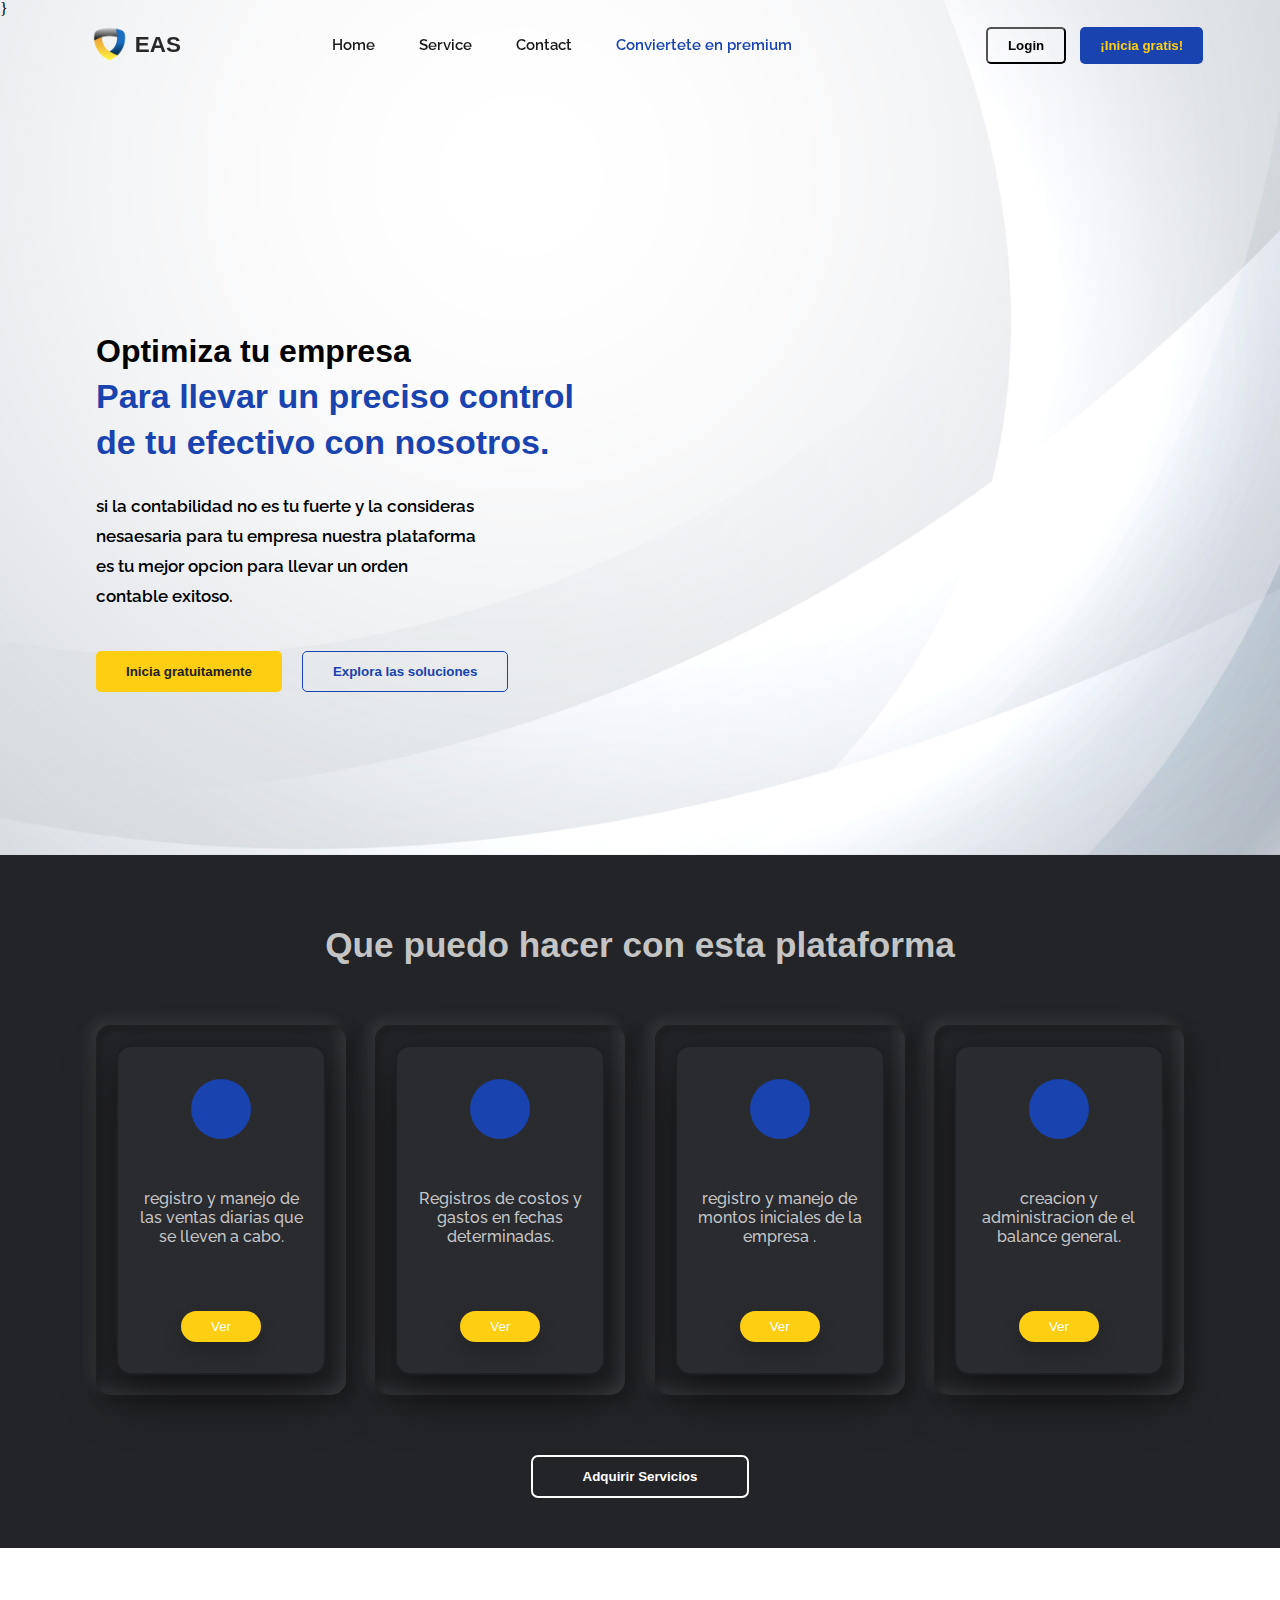
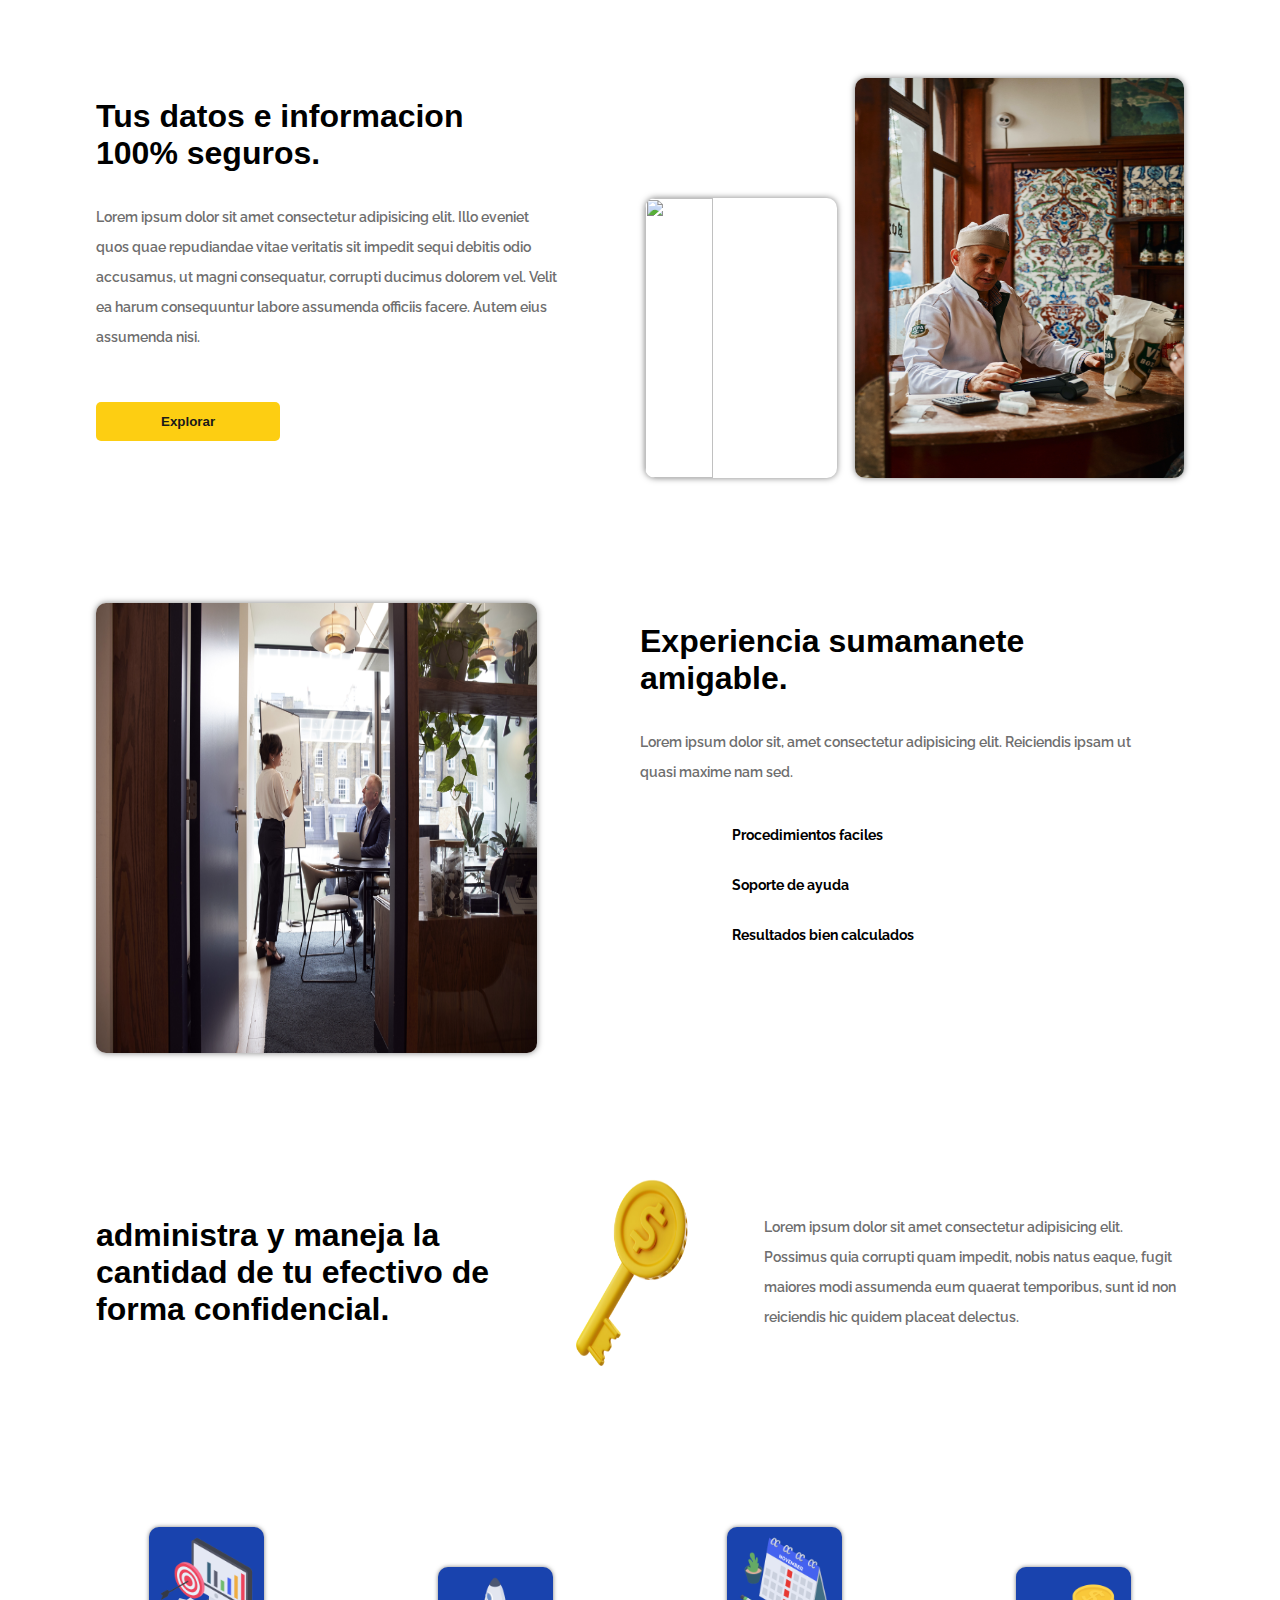
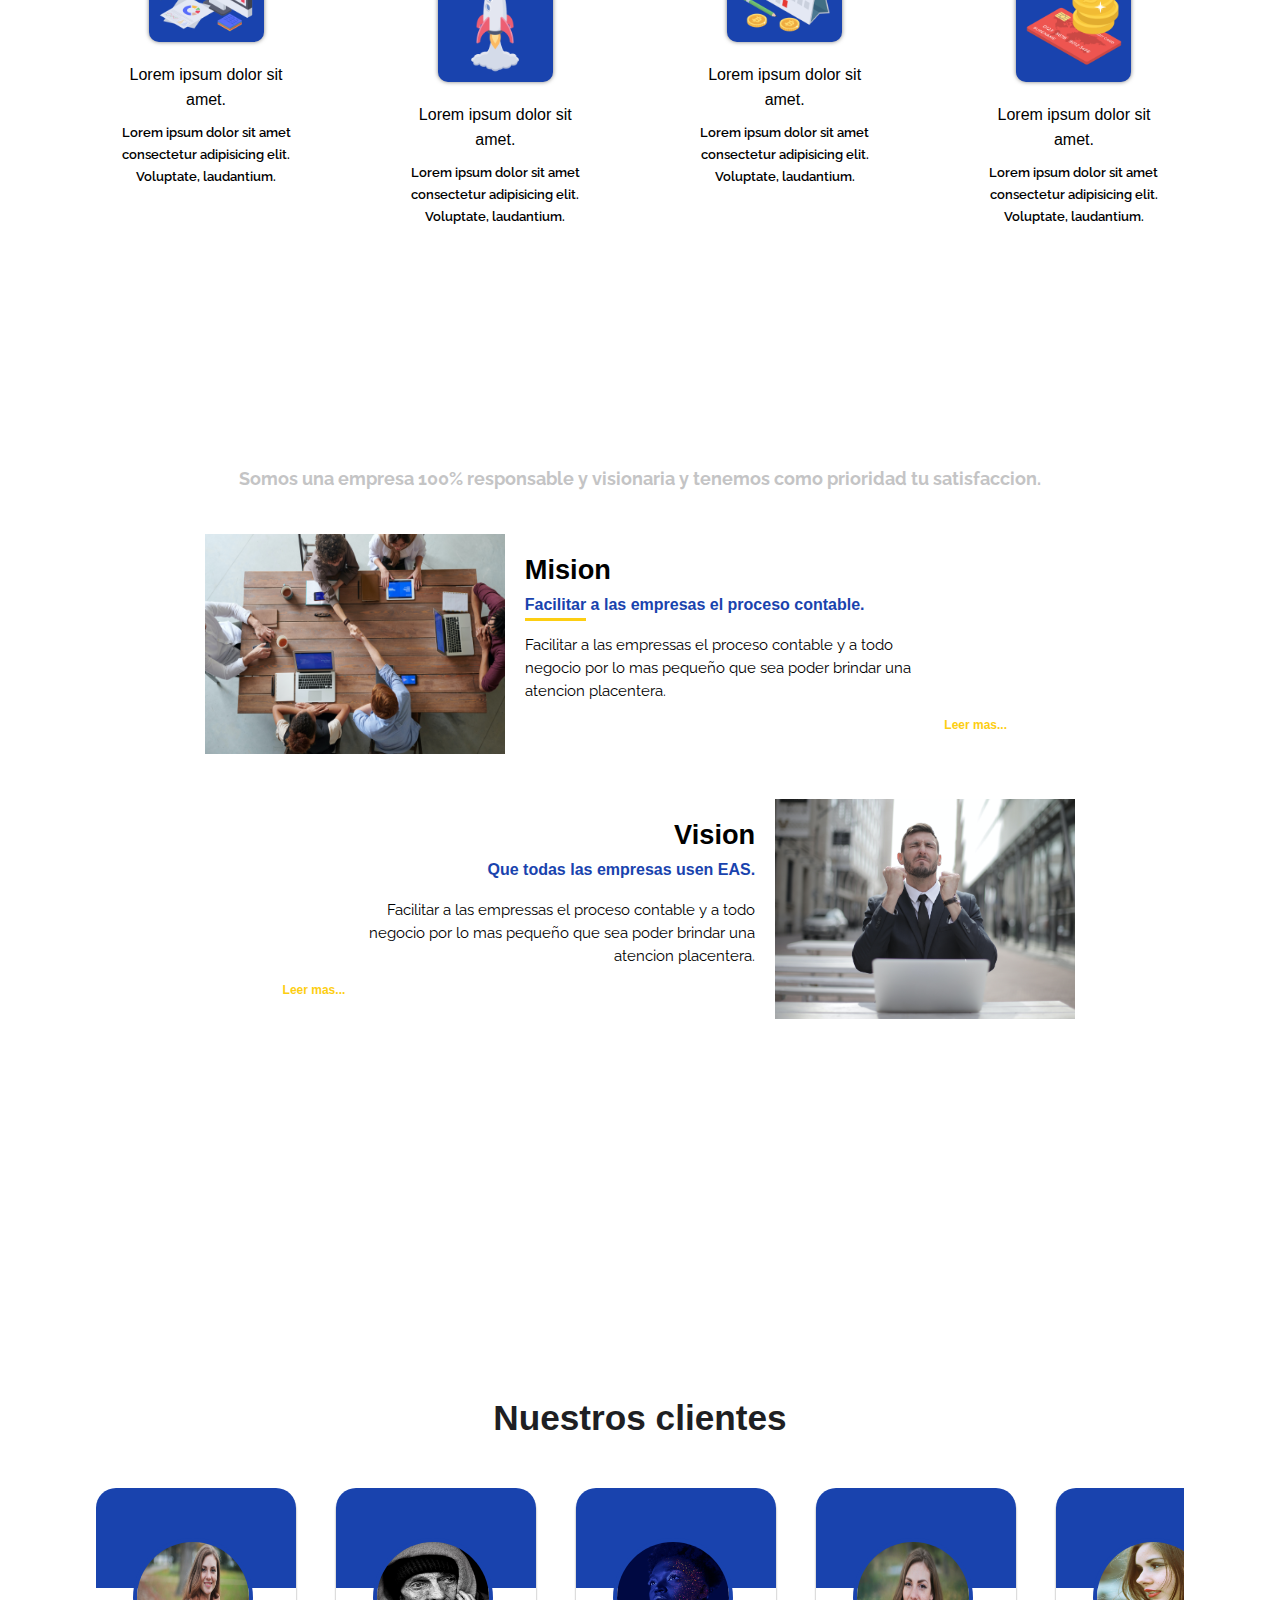
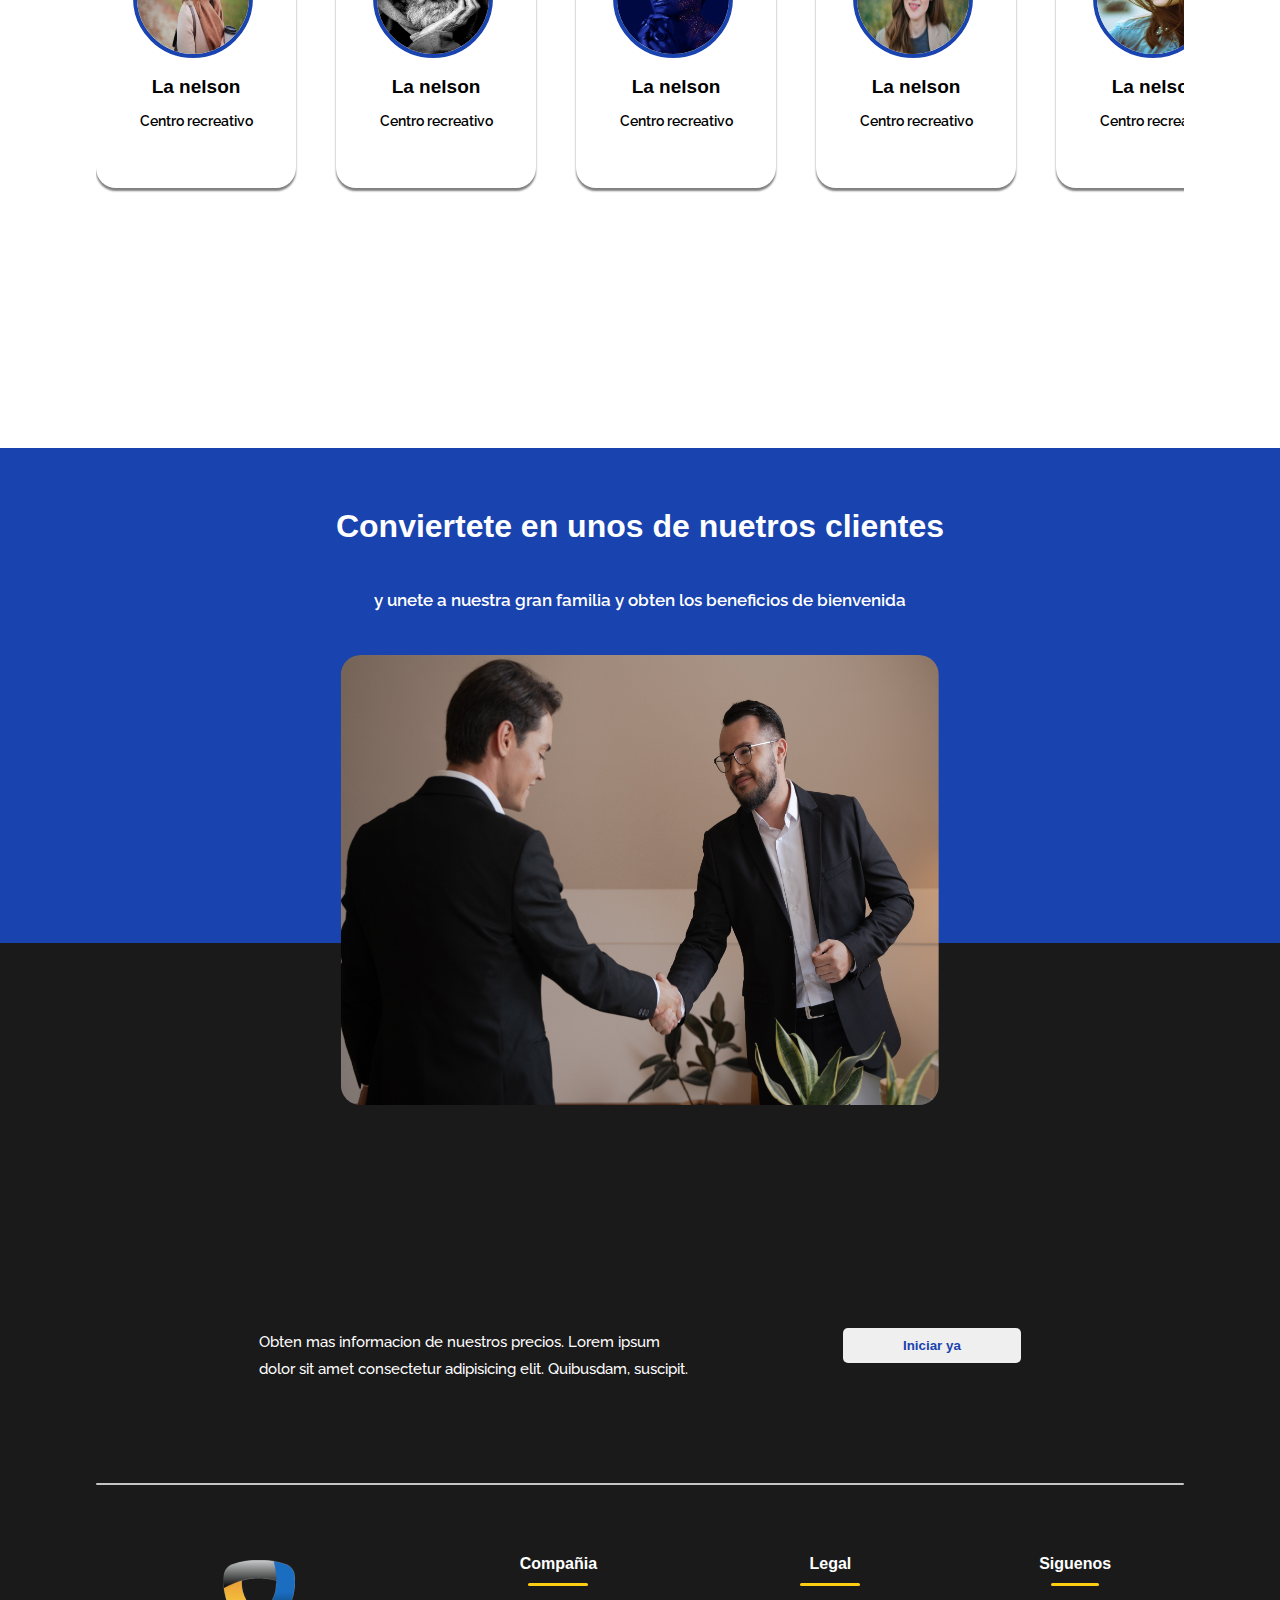
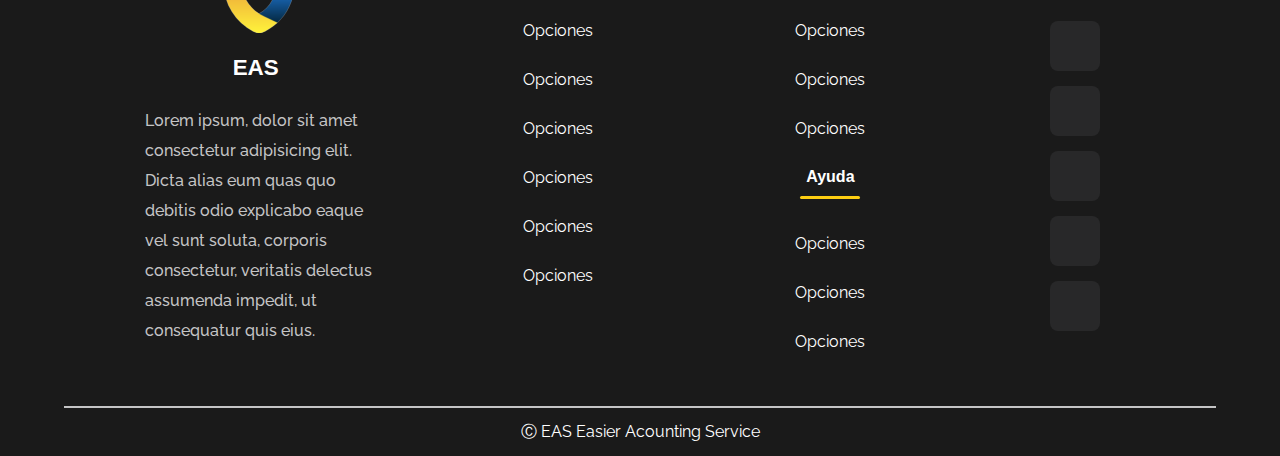
==== commit 969842ab: "aplicando buenas practicas, a travex de ka documentacion de codigo" ====
--- a/index.html
+++ b/index.html
@@ -14,6 +14,7 @@
     <title>EAS</title>
 </head>
 <body>
+    <!-- Creacion de Header que funcionara como componente en toda la plataforma web...-->
     <section class="header">
         <header>
             <section class="limite Nav-bar">
@@ -39,7 +40,8 @@
                   </div>
                        <i class="hamburger fa-solid fa-bars"></i>
              </section>
-        </header>
+        </header>}
+        <!-- Definiendo clase que funcionara como atraccin visual de la pagina de inicio -->
         <section class="limite Welcome">
             <div class="cont-part-1">
                <h1>Optimiza tu empresa <br> <span>Para llevar un preciso control de tu efectivo con nosotros.</span></h1>
@@ -49,7 +51,9 @@
                 <button class="btn2-W">Explora las soluciones</button>
                </div>
             </div>
+            <!-- parte N2 de la atraccion visual de bienvenida... -->
             <div class="cont-part-2">
+                <!-- animacion del archivo svg, que se encuentra en la pagina de inicio -->
                <div class="animacion">
                 <lottie-player src="Recursos/58948-finance-blue.json" background="transparent" class="ilustracion"  speed="1"   loop autoplay></lottie-player>
                </div>
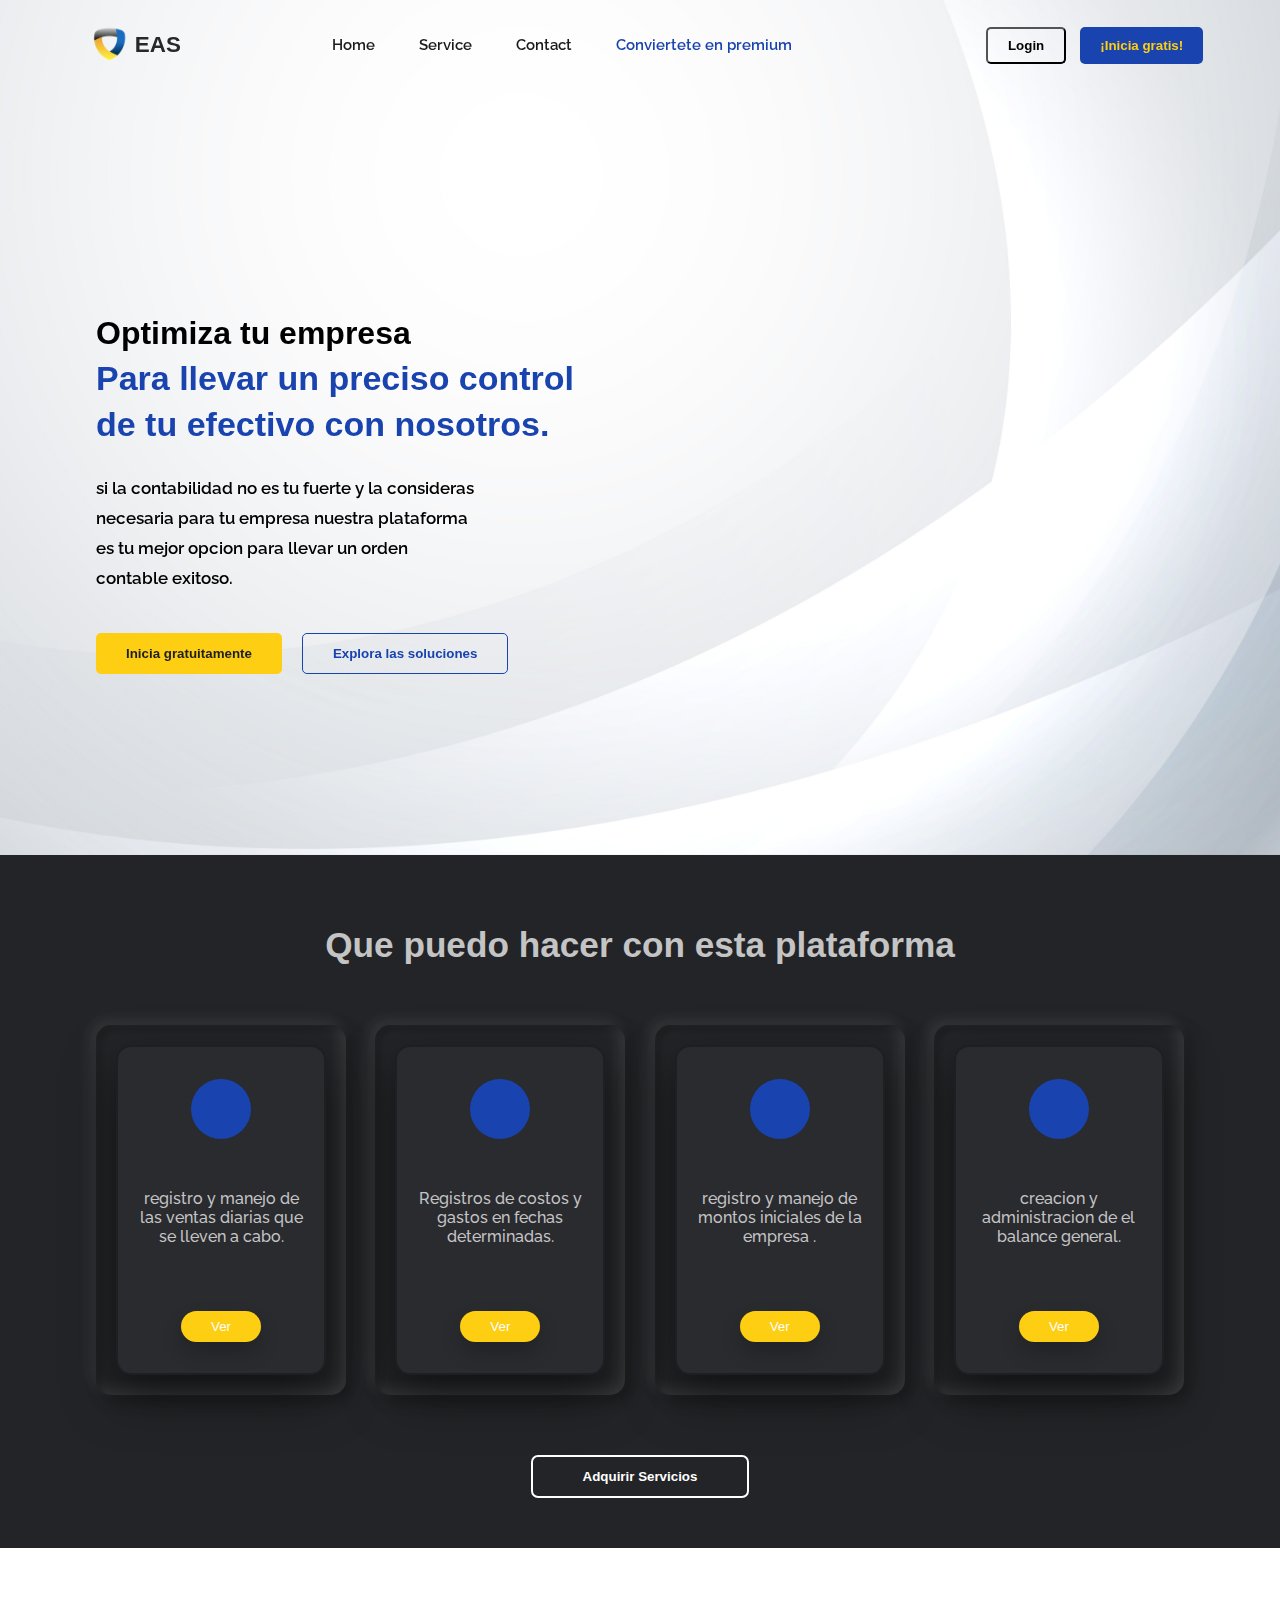
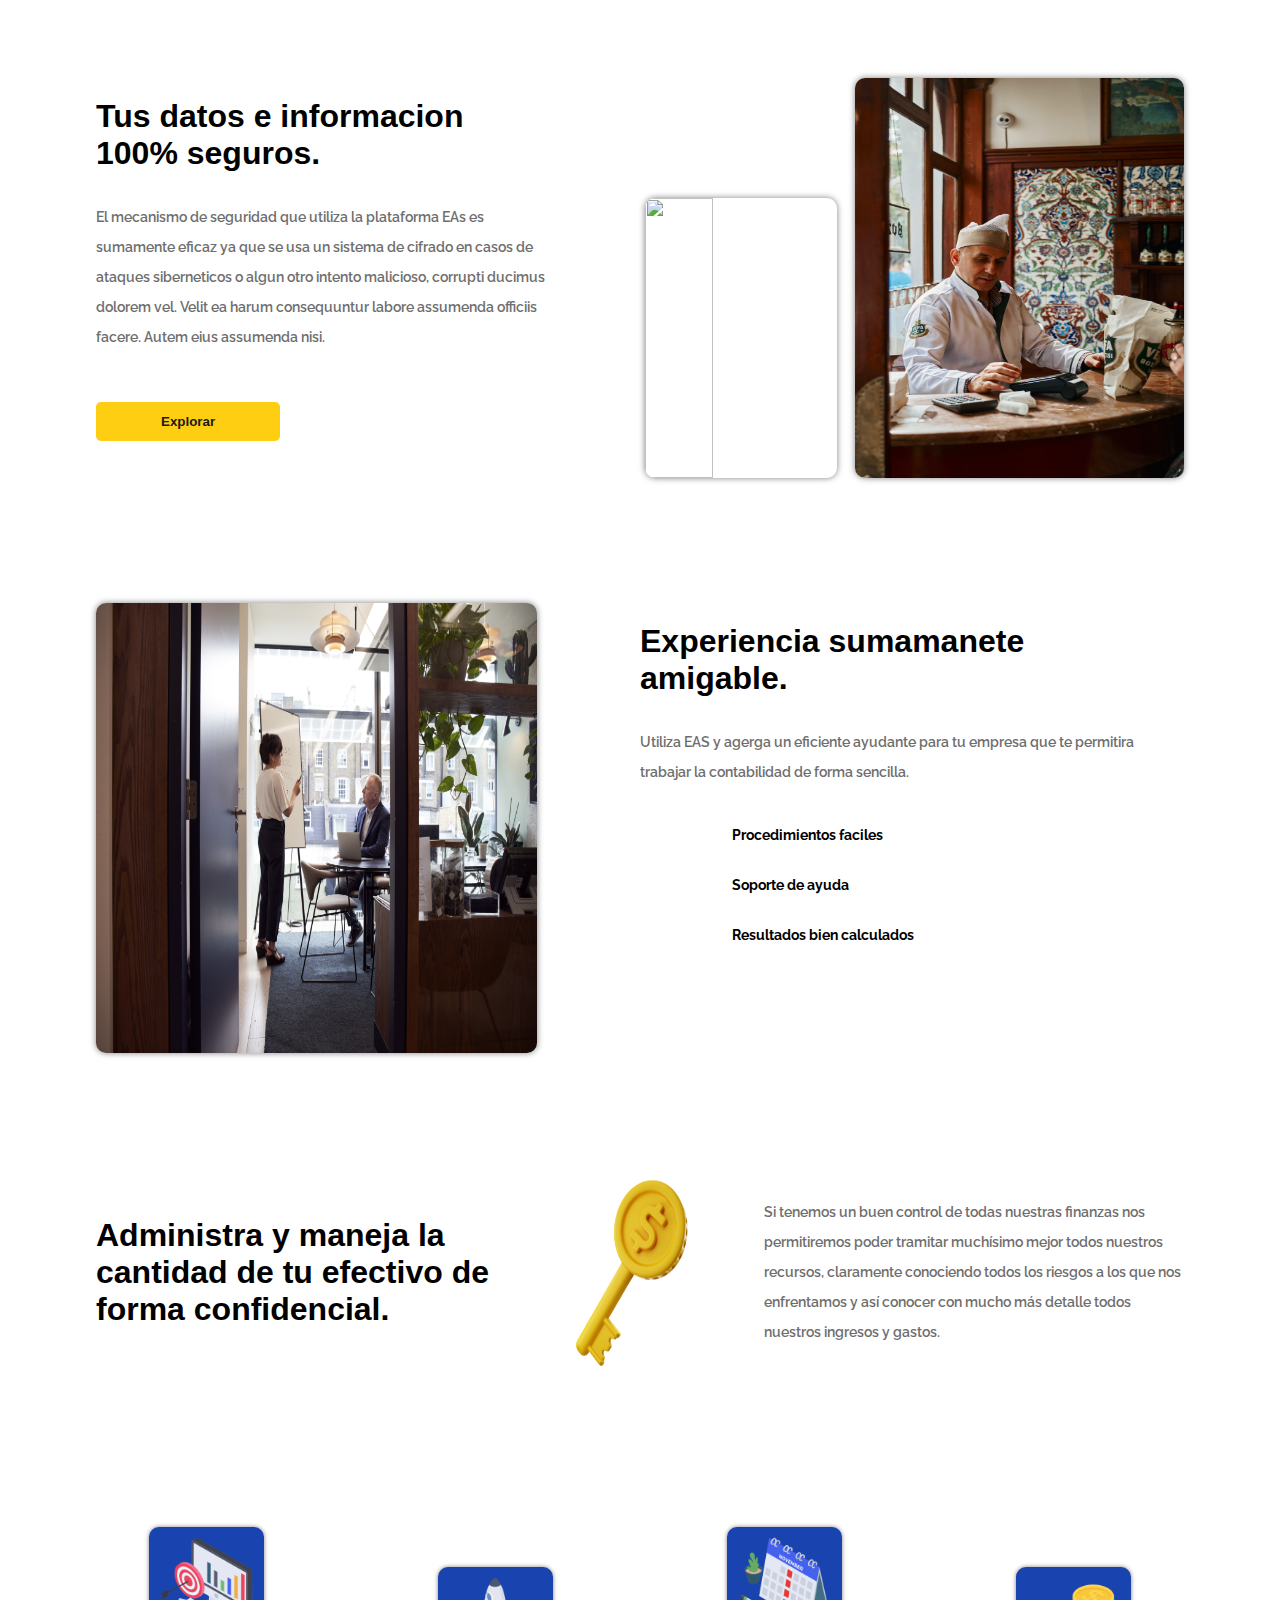
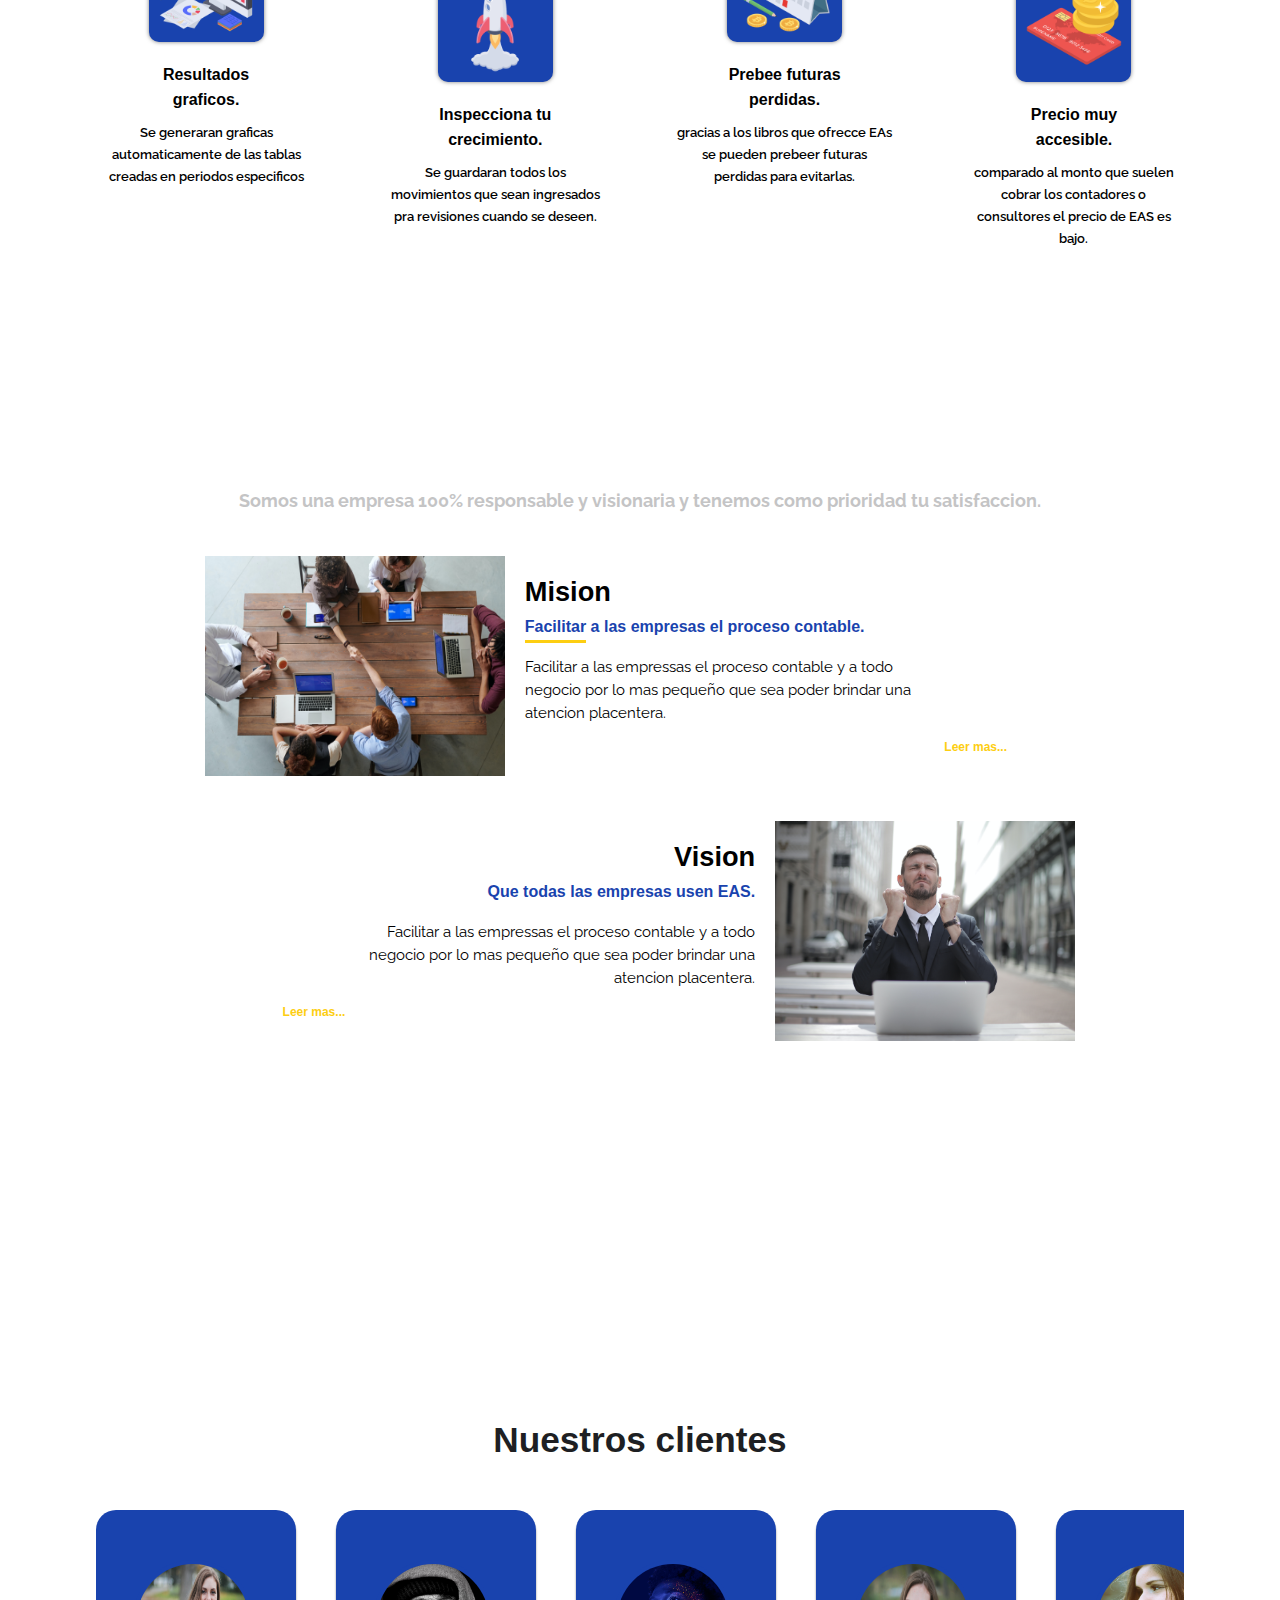
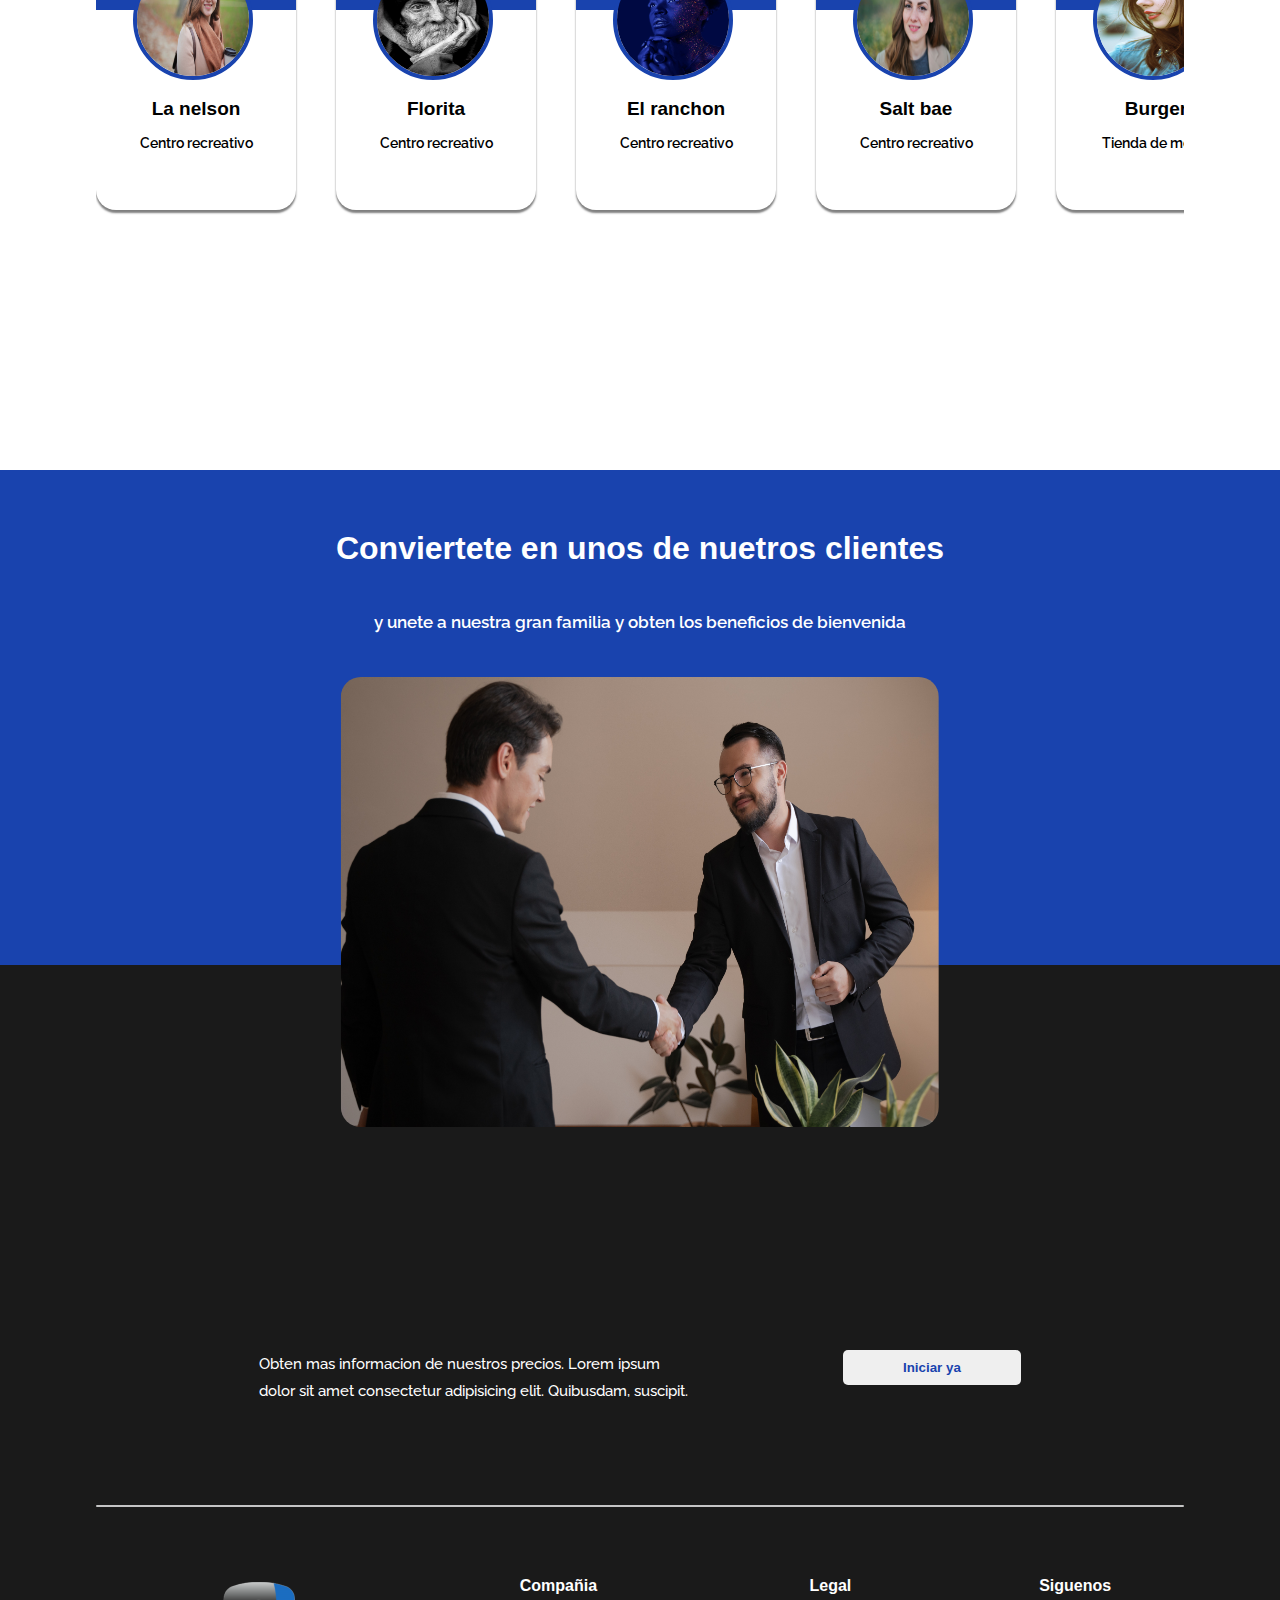
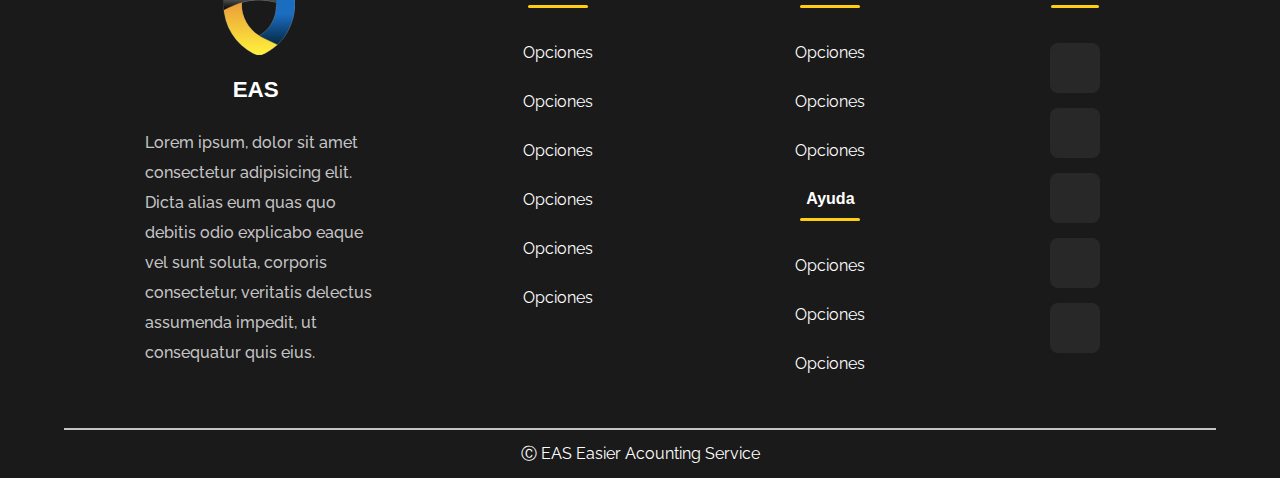
==== commit 415b3c9b: "Cambios-funcionales" ====
--- a/index.html
+++ b/index.html
@@ -9,11 +9,13 @@
     <link href="https://unpkg.com/aos@2.3.1/dist/aos.css" rel="stylesheet">
     <link rel="stylesheet" href="Estilos-css/main.css">
     <script src="https://unpkg.com/aos@2.3.1/dist/aos.js"></script>
-   
 
     <title>EAS</title>
 </head>
 <body>
+    <script>
+        AOS.init();
+      </script>
     <!-- Creacion de Header que funcionara como componente en toda la plataforma web...-->
     <section class="header">
         <header>
@@ -26,9 +28,9 @@
                     <div class="Menu-1">
                         <nav>
                             <ul>
-                                <li><a href=" /index.html">Home</a></li>
-                                <li><a href="/Servicio.html">Service</a></li>
-                                <li><a href="/contacto.html">Contact</a></li>
+                                <li><a href="index.html">Home</a></li>
+                                <li><a href="./Servicio.html">Service</a></li>
+                                <li><a href="./contacto.html">Contact</a></li>
                                 <li><a href="Planes.html" class="a-E">Conviertete en premium</a></li>
                             </ul>
                         </nav>
@@ -40,19 +42,19 @@
                   </div>
                        <i class="hamburger fa-solid fa-bars"></i>
              </section>
-        </header>}
+        </header>
         <!-- Definiendo clase que funcionara como atraccin visual de la pagina de inicio -->
         <section class="limite Welcome">
-            <div class="cont-part-1">
+            <div data-aos="fade-right" class="cont-part-1">
                <h1>Optimiza tu empresa <br> <span>Para llevar un preciso control de tu efectivo con nosotros.</span></h1>
-               <p>si la contabilidad no es tu fuerte y la consideras nesaesaria para tu empresa nuestra plataforma es tu mejor opcion para llevar un orden contable exitoso.</p>
+               <p>si la contabilidad no es tu fuerte y la consideras necesaria para tu empresa nuestra plataforma es tu mejor opcion para llevar un orden contable exitoso.</p>
                <div class="cont-btn-part1">
                 <button class="btn1-W">Inicia gratuitamente</button>
                 <button class="btn2-W">Explora las soluciones</button>
                </div>
             </div>
             <!-- parte N2 de la atraccion visual de bienvenida... -->
-            <div class="cont-part-2">
+            <div data-aos="fade-left" class="cont-part-2">
                 <!-- animacion del archivo svg, que se encuentra en la pagina de inicio -->
                <div class="animacion">
                 <lottie-player src="Recursos/58948-finance-blue.json" background="transparent" class="ilustracion"  speed="1"   loop autoplay></lottie-player>
@@ -141,7 +143,7 @@
             <div class="limite area1">
                 <div class="par1-area1">
                     <h2>Tus datos e informacion <span class="letra-blue">100% seguros.</span></h2>
-                    <p>Lorem ipsum dolor sit amet consectetur adipisicing elit. Illo eveniet quos quae repudiandae vitae veritatis sit impedit sequi debitis odio accusamus, ut magni consequatur, corrupti ducimus dolorem vel. Velit ea harum consequuntur labore assumenda officiis facere. Autem eius assumenda nisi.</p>
+                    <p>El mecanismo de seguridad que utiliza la plataforma EAs es sumamente eficaz ya que se usa un sistema de cifrado en casos de ataques siberneticos o algun otro intento malicioso, corrupti ducimus dolorem vel. Velit ea harum consequuntur labore assumenda officiis facere. Autem eius assumenda nisi.</p>
                     <button>Explorar</button>
                 </div>
                 <div class="part2-area1">
@@ -155,7 +157,7 @@
                 </div>
                 <div class="part2-area2">
                     <h2>Experiencia sumamanete <span class="letra-blue"> amigable.</span> </h2>
-                    <p>Lorem ipsum dolor sit, amet consectetur adipisicing elit. Reiciendis ipsam ut quasi maxime nam sed.</p>
+                    <p>Utiliza EAS y agerga un eficiente ayudante para tu empresa que te permitira trabajar la contabilidad de forma sencilla.</p>
                     <div class="mini-targetas">
                         <div class="part-visible">
                             <div class="part-visible-1">
@@ -167,7 +169,7 @@
                             <i class="FA  flecha-abajo    fa-solid fa-chevron-down"></i>
                         </div>
                         <div class="part-invisible">
-                            <p>Lorem ipsum dolor sit amet consectetur adipisicing elit. Sunt consequatur, unde nihil odio suscipit quos!</p>
+                            <p>EAS cuenta con una interfaz sumamente atractiva pero muy sencilla de usar con textos de ayuda integrados.!</p>
                         </div>
                     </div>
                     <div class="mini-targetas M1">
@@ -180,7 +182,7 @@
                             <i class="flecha-abajo FB fa-solid fa-chevron-down"></i>
                         </div>
                         <div class="part-invisible">
-                            <p>Lorem ipsum dolor sit amet consectetur adipisicing elit. Sunt consequatur, unde nihil odio suscipit quos!</p>
+                            <p>Ademas de la ayuda alojada en la documentacion EAS cuenta con consultores que te hayudaran en cualquier hora!</p>
                         </div>
                     </div>
                     <div class="mini-targetas M2">
@@ -193,7 +195,7 @@
                             <i class="flecha-abajo FC fa-solid fa-chevron-down"></i>
                         </div>
                         <div class="part-invisible">
-                            <p>Lorem ipsum dolor sit amet consectetur adipisicing elit. Sunt consequatur, unde nihil odio suscipit quos!</p>
+                            <p>Las funcionalidades que aporta EAS estan supervisadas por extertos consultores del area de contabilidad y finanzas!</p>
                         </div>
                     </div>
                 </div>
@@ -201,38 +203,38 @@
 
             </div>
             <div class="limite area3">
-                <h2>administra y maneja la cantidad de tu efectivo de forma confidencial.</h2>
+                <h2>Administra y maneja la cantidad de tu efectivo de forma confidencial.</h2>
                 <img src="Recursos/Imagenes/ilustracion-llave.png" alt="">
-                <p>Lorem ipsum dolor sit amet consectetur adipisicing elit. Possimus quia corrupti quam impedit, nobis natus eaque, fugit maiores modi assumenda eum quaerat temporibus, sunt id non reiciendis hic quidem placeat delectus.</p>
+                <p>Si tenemos un buen control de todas nuestras finanzas nos permitiremos poder tramitar muchísimo mejor todos nuestros recursos, claramente conociendo todos los riesgos a los que nos enfrentamos y así conocer con mucho más detalle todos nuestros ingresos y gastos.</p>
             </div>
             <div class="limite targetitas">
                 <div class="targeta-par targetita">
                     <div class="cont-icono-targetita">
                        <img src="Recursos/Imagenes/1-porq-nosotros.png" alt="">
                     </div>
-                    <h6>Lorem ipsum dolor sit amet.</h6>
-                    <p>Lorem ipsum dolor sit amet consectetur adipisicing elit. Voluptate, laudantium.</p>
+                    <h6>Resultados graficos.</h6>
+                    <p>Se generaran graficas automaticamente de las tablas creadas en periodos especificos</p>
                 </div>
                 <div class="targeta-impar targetita">
                     <div class="cont-icono-targetita">
                         <img src="Recursos/Imagenes/2-porq-nosotros.png" alt="">
                     </div>
-                    <h6>Lorem ipsum dolor sit amet.</h6>
-                    <p>Lorem ipsum dolor sit amet consectetur adipisicing elit. Voluptate, laudantium.</p>
+                    <h6>Inspecciona tu crecimiento.</h6>
+                    <p>Se guardaran todos los movimientos que sean ingresados pra revisiones cuando se deseen.</p>
                 </div>
                 <div class="targeta-par targetita">
                     <div class="cont-icono-targetita">
                         <img src="Recursos/Imagenes/3-porq-nosotros.png" alt="">
                     </div>
-                    <h6>Lorem ipsum dolor sit amet.</h6>
-                    <p>Lorem ipsum dolor sit amet consectetur adipisicing elit. Voluptate, laudantium.</p>
+                    <h6>Prebee futuras perdidas.</h6>
+                    <p>gracias a los libros que ofrecce EAs se pueden prebeer futuras perdidas para evitarlas.</p>
                 </div>
                 <div class="targeta-impar targetita">
                     <div class="cont-icono-targetita">
                         <img src="Recursos/Imagenes/4-porq-nosotros.png" alt="">
                     </div>
-                    <h6>Lorem ipsum dolor sit amet.</h6>
-                    <p>Lorem ipsum dolor sit amet consectetur adipisicing elit. Voluptate, laudantium.</p>
+                    <h6>Precio muy accesible.</h6>
+                    <p>comparado al monto que suelen cobrar los contadores o consultores el precio de EAS es bajo.</p>
                 </div>
             </div>
         </div>
@@ -287,137 +289,137 @@
                         <div class="cont-primera-clientes">
                             <img src="Recursos/Imagenes/cliente-2.jpg" alt="">
                         </div>
+                        <p class="nom">Florita</p>
+                        <p class="tipo-negocio">
+                             Centro recreativo
+                        </p>
+                        <div class="cont-estrellas">
+                            <i class="fa-solid fa-star"></i>
+                            <i class="fa-solid fa-star"></i>
+                            <i class="fa-solid fa-star"></i>
+                            <i class="fa-regular fa-star"></i>
+                            <i class="fa-regular fa-star"></i>
+                        </div>
+                    </div>
+                    <div class="cart-clientes">
+                        <div class="cont-primera-clientes">
+                            <img src="Recursos/Imagenes/cliente-3.jpg" alt="">
+                        </div>
+                        <p class="nom">El ranchon</p>
+                        <p class="tipo-negocio">
+                             Centro recreativo
+                        </p>
+                        <div class="cont-estrellas">
+                            <i class="fa-solid fa-star"></i>
+                            <i class="fa-solid fa-star"></i>
+                            <i class="fa-solid fa-star"></i>
+                            <i class="fa-solid fa-star"></i>
+                            <i class="fa-regular fa-star"></i>
+                        </div>
+                    </div>
+                    <div class="cart-clientes">
+                        <div class="cont-primera-clientes">
+                            <img src="Recursos/Imagenes/cliente-4.jpg" alt="">
+                        </div>
+                        <p class="nom">Salt bae</p>
+                        <p class="tipo-negocio">
+                             Centro recreativo
+                        </p>
+                        <div class="cont-estrellas">
+                            <i class="fa-solid fa-star"></i>
+                            <i class="fa-solid fa-star"></i>
+                            <i class="fa-solid fa-star"></i>
+                            <i class="fa-solid fa-star"></i>
+                            <i class="fa-regular fa-star"></i>
+                        </div>
+                    </div>
+                    <div class="cart-clientes">
+                        <div class="cont-primera-clientes">
+                            <img src="Recursos/Imagenes/cliente-5.jpg" alt="">
+                        </div>
+                        <p class="nom">Burger</p>
+                        <p class="tipo-negocio">
+                             Tienda de motos
+                        </p>
+                        <div class="cont-estrellas">
+                            <i class="fa-solid fa-star"></i>
+                            <i class="fa-solid fa-star"></i>
+                            <i class="fa-solid fa-star"></i>
+                            <i class="fa-solid fa-star"></i>
+                            <i class="fa-regular fa-star"></i>
+                        </div>
+                    </div>
+                    <div class="cart-clientes">
+                        <div class="cont-primera-clientes">
+                            <img src="Recursos/Imagenes/cliente-6.jpg" alt="">
+                        </div>
+                        <p class="nom">Maytee</p>
+                        <p class="tipo-negocio">
+                             Marisqueria
+                        </p>
+                        <div class="cont-estrellas">
+                            <i class="fa-solid fa-star"></i>
+                            <i class="fa-solid fa-star"></i>
+                            <i class="fa-solid fa-star"></i>
+                            <i class="fa-solid fa-star"></i>
+                            <i class="fa-regular fa-star"></i>
+                        </div>
+                    </div>
+                    <div class="cart-clientes">
+                        <div class="cont-primera-clientes">
+                            <img src="Recursos/Imagenes/cliente-7.jpg" alt="">
+                        </div>
+                        <p class="nom">Rapifacil</p>
+                        <p class="tipo-negocio">
+                             Colegio
+                        </p>
+                        <div class="cont-estrellas">
+                            <i class="fa-solid fa-star"></i>
+                            <i class="fa-solid fa-star"></i>
+                            <i class="fa-solid fa-star"></i>
+                            <i class="fa-solid fa-star"></i>
+                            <i class="fa-regular fa-star"></i>
+                        </div>
+                    </div>
+                    <div class="cart-clientes">
+                        <div class="cont-primera-clientes">
+                            <img src="Recursos/Imagenes/pexels-andrea-piacquadio-712513.jpg" alt="">
+                        </div>
+                        <p class="nom">Cow-bem</p>
+                        <p class="tipo-negocio">
+                             Distribuidora
+                        </p>
+                        <div class="cont-estrellas">
+                            <i class="fa-solid fa-star"></i>
+                            <i class="fa-solid fa-star"></i>
+                            <i class="fa-solid fa-star"></i>
+                            <i class="fa-regular fa-star"></i>
+                            <i class="fa-regular fa-star"></i>
+                        </div>
+                    </div>
+                    <div class="cart-clientes">
+                        <div class="cont-primera-clientes">
+                            <img src="Recursos/Imagenes/cliente-2.jpg" alt="">
+                        </div>
+                        <p class="nom">Damba</p>
+                        <p class="tipo-negocio">
+                             Cooperativa
+                        </p>
+                        <div class="cont-estrellas">
+                            <i class="fa-solid fa-star"></i>
+                            <i class="fa-solid fa-star"></i>
+                            <i class="fa-solid fa-star"></i>
+                            <i class="fa-regular fa-star"></i>
+                            <i class="fa-regular fa-star"></i>
+                        </div>
+                    </div>
+                    <div class="cart-clientes">
+                        <div class="cont-primera-clientes">
+                            <img src="Recursos/Imagenes/cliente-3.jpg" alt="">
+                        </div>
                         <p class="nom">La nelson</p>
                         <p class="tipo-negocio">
-                             Centro recreativo
-                        </p>
-                        <div class="cont-estrellas">
-                            <i class="fa-solid fa-star"></i>
-                            <i class="fa-solid fa-star"></i>
-                            <i class="fa-solid fa-star"></i>
-                            <i class="fa-regular fa-star"></i>
-                            <i class="fa-regular fa-star"></i>
-                        </div>
-                    </div>
-                    <div class="cart-clientes">
-                        <div class="cont-primera-clientes">
-                            <img src="Recursos/Imagenes/cliente-3.jpg" alt="">
-                        </div>
-                        <p class="nom">La nelson</p>
-                        <p class="tipo-negocio">
-                             Centro recreativo
-                        </p>
-                        <div class="cont-estrellas">
-                            <i class="fa-solid fa-star"></i>
-                            <i class="fa-solid fa-star"></i>
-                            <i class="fa-solid fa-star"></i>
-                            <i class="fa-solid fa-star"></i>
-                            <i class="fa-regular fa-star"></i>
-                        </div>
-                    </div>
-                    <div class="cart-clientes">
-                        <div class="cont-primera-clientes">
-                            <img src="Recursos/Imagenes/cliente-4.jpg" alt="">
-                        </div>
-                        <p class="nom">La nelson</p>
-                        <p class="tipo-negocio">
-                             Centro recreativo
-                        </p>
-                        <div class="cont-estrellas">
-                            <i class="fa-solid fa-star"></i>
-                            <i class="fa-solid fa-star"></i>
-                            <i class="fa-solid fa-star"></i>
-                            <i class="fa-solid fa-star"></i>
-                            <i class="fa-regular fa-star"></i>
-                        </div>
-                    </div>
-                    <div class="cart-clientes">
-                        <div class="cont-primera-clientes">
-                            <img src="Recursos/Imagenes/cliente-5.jpg" alt="">
-                        </div>
-                        <p class="nom">La nelson</p>
-                        <p class="tipo-negocio">
-                             Centro recreativo
-                        </p>
-                        <div class="cont-estrellas">
-                            <i class="fa-solid fa-star"></i>
-                            <i class="fa-solid fa-star"></i>
-                            <i class="fa-solid fa-star"></i>
-                            <i class="fa-solid fa-star"></i>
-                            <i class="fa-regular fa-star"></i>
-                        </div>
-                    </div>
-                    <div class="cart-clientes">
-                        <div class="cont-primera-clientes">
-                            <img src="Recursos/Imagenes/cliente-6.jpg" alt="">
-                        </div>
-                        <p class="nom">La nelson</p>
-                        <p class="tipo-negocio">
-                             Centro recreativo
-                        </p>
-                        <div class="cont-estrellas">
-                            <i class="fa-solid fa-star"></i>
-                            <i class="fa-solid fa-star"></i>
-                            <i class="fa-solid fa-star"></i>
-                            <i class="fa-solid fa-star"></i>
-                            <i class="fa-regular fa-star"></i>
-                        </div>
-                    </div>
-                    <div class="cart-clientes">
-                        <div class="cont-primera-clientes">
-                            <img src="Recursos/Imagenes/cliente-7.jpg" alt="">
-                        </div>
-                        <p class="nom">La nelson</p>
-                        <p class="tipo-negocio">
-                             Centro recreativo
-                        </p>
-                        <div class="cont-estrellas">
-                            <i class="fa-solid fa-star"></i>
-                            <i class="fa-solid fa-star"></i>
-                            <i class="fa-solid fa-star"></i>
-                            <i class="fa-solid fa-star"></i>
-                            <i class="fa-regular fa-star"></i>
-                        </div>
-                    </div>
-                    <div class="cart-clientes">
-                        <div class="cont-primera-clientes">
-                            <img src="Recursos/Imagenes/pexels-andrea-piacquadio-712513.jpg" alt="">
-                        </div>
-                        <p class="nom">La nelson</p>
-                        <p class="tipo-negocio">
-                             Centro recreativo
-                        </p>
-                        <div class="cont-estrellas">
-                            <i class="fa-solid fa-star"></i>
-                            <i class="fa-solid fa-star"></i>
-                            <i class="fa-solid fa-star"></i>
-                            <i class="fa-regular fa-star"></i>
-                            <i class="fa-regular fa-star"></i>
-                        </div>
-                    </div>
-                    <div class="cart-clientes">
-                        <div class="cont-primera-clientes">
-                            <img src="Recursos/Imagenes/cliente-2.jpg" alt="">
-                        </div>
-                        <p class="nom">La nelson</p>
-                        <p class="tipo-negocio">
-                             Centro recreativo
-                        </p>
-                        <div class="cont-estrellas">
-                            <i class="fa-solid fa-star"></i>
-                            <i class="fa-solid fa-star"></i>
-                            <i class="fa-solid fa-star"></i>
-                            <i class="fa-regular fa-star"></i>
-                            <i class="fa-regular fa-star"></i>
-                        </div>
-                    </div>
-                    <div class="cart-clientes">
-                        <div class="cont-primera-clientes">
-                            <img src="Recursos/Imagenes/cliente-3.jpg" alt="">
-                        </div>
-                        <p class="nom">La nelson</p>
-                        <p class="tipo-negocio">
-                             Centro recreativo
+                             Restaurante
                         </p>
                         <div class="cont-estrellas">
                             <i class="fa-solid fa-star"></i>
--- a/Estilos-css/main.css
+++ b/Estilos-css/main.css
@@ -1258,9 +1258,9 @@
 }
 .targetita h6
 {
-    font-family: var(--Epilogue);
+    font-family: var(--Roboto);
     font-size: 1em;
-    font-weight: 500;
+    font-weight: 600;
     width: 70%;
     margin: 20px auto;
     margin-bottom: 10px;
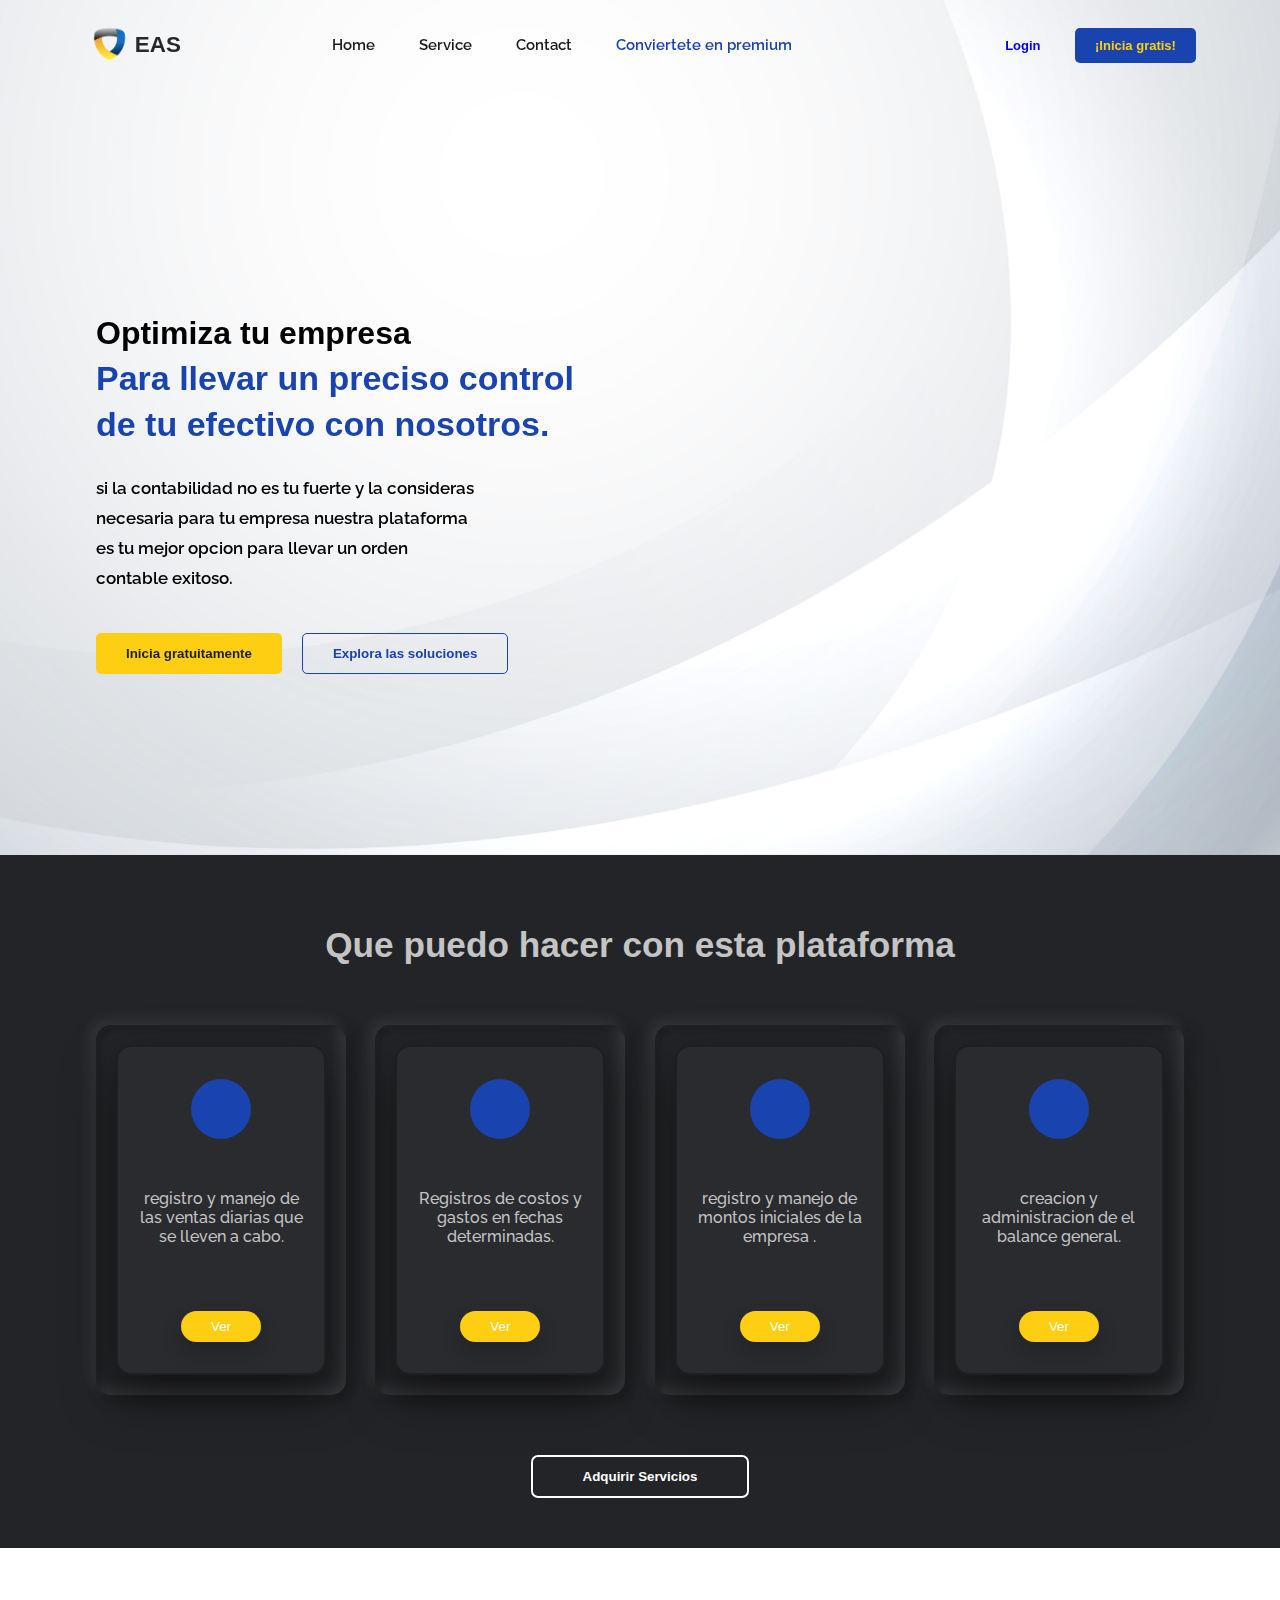
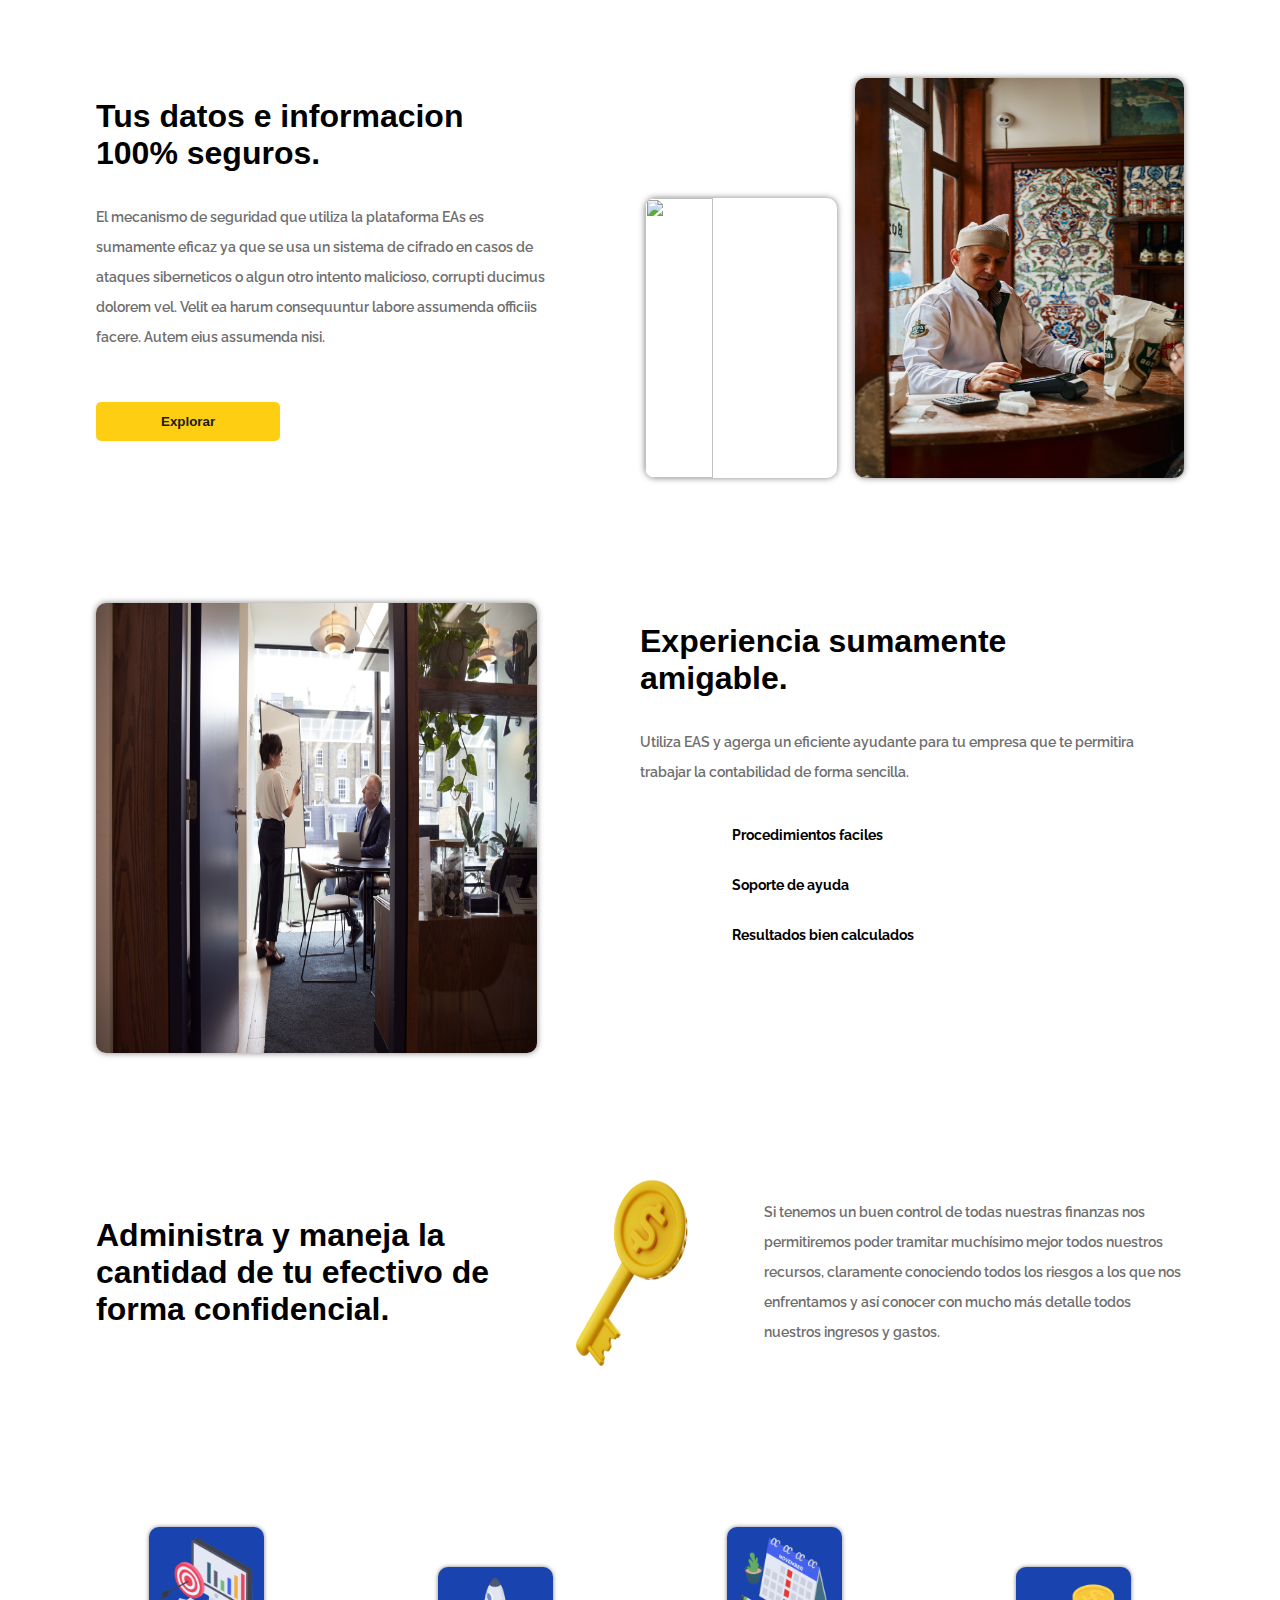
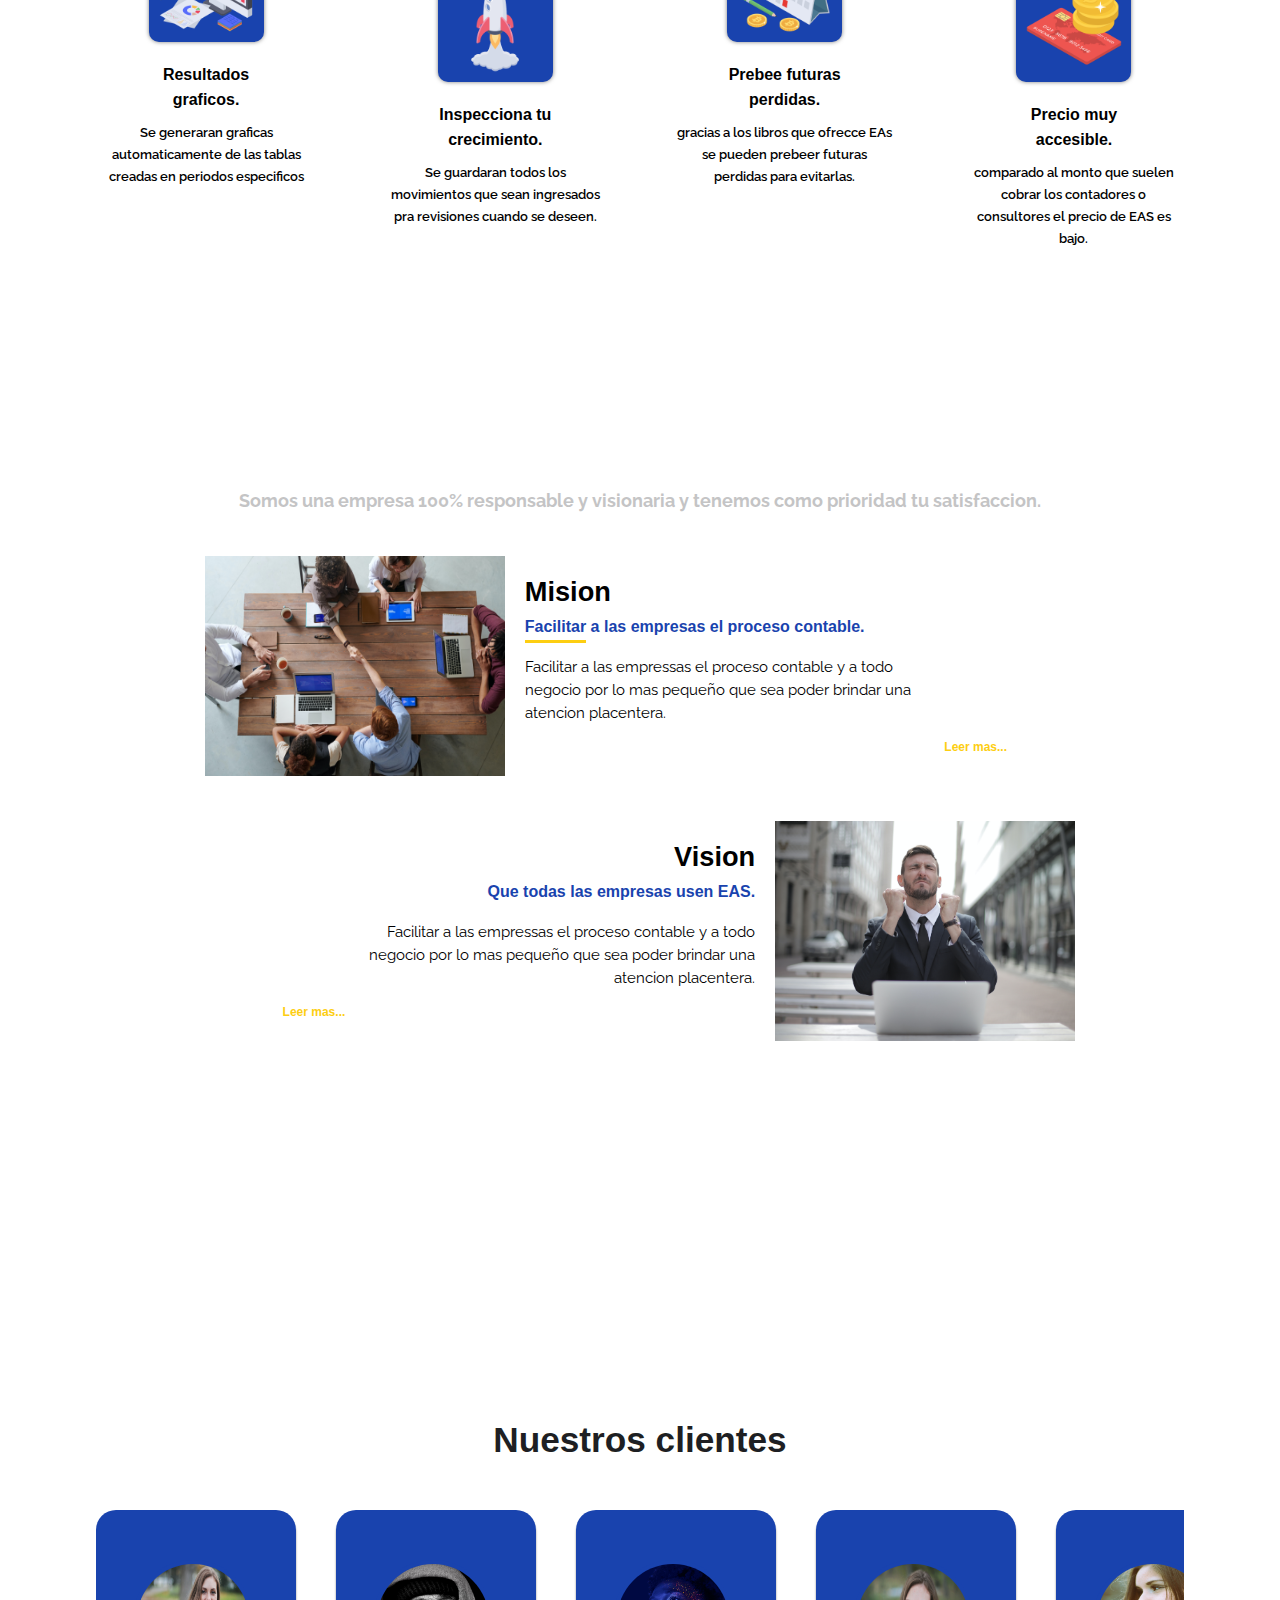
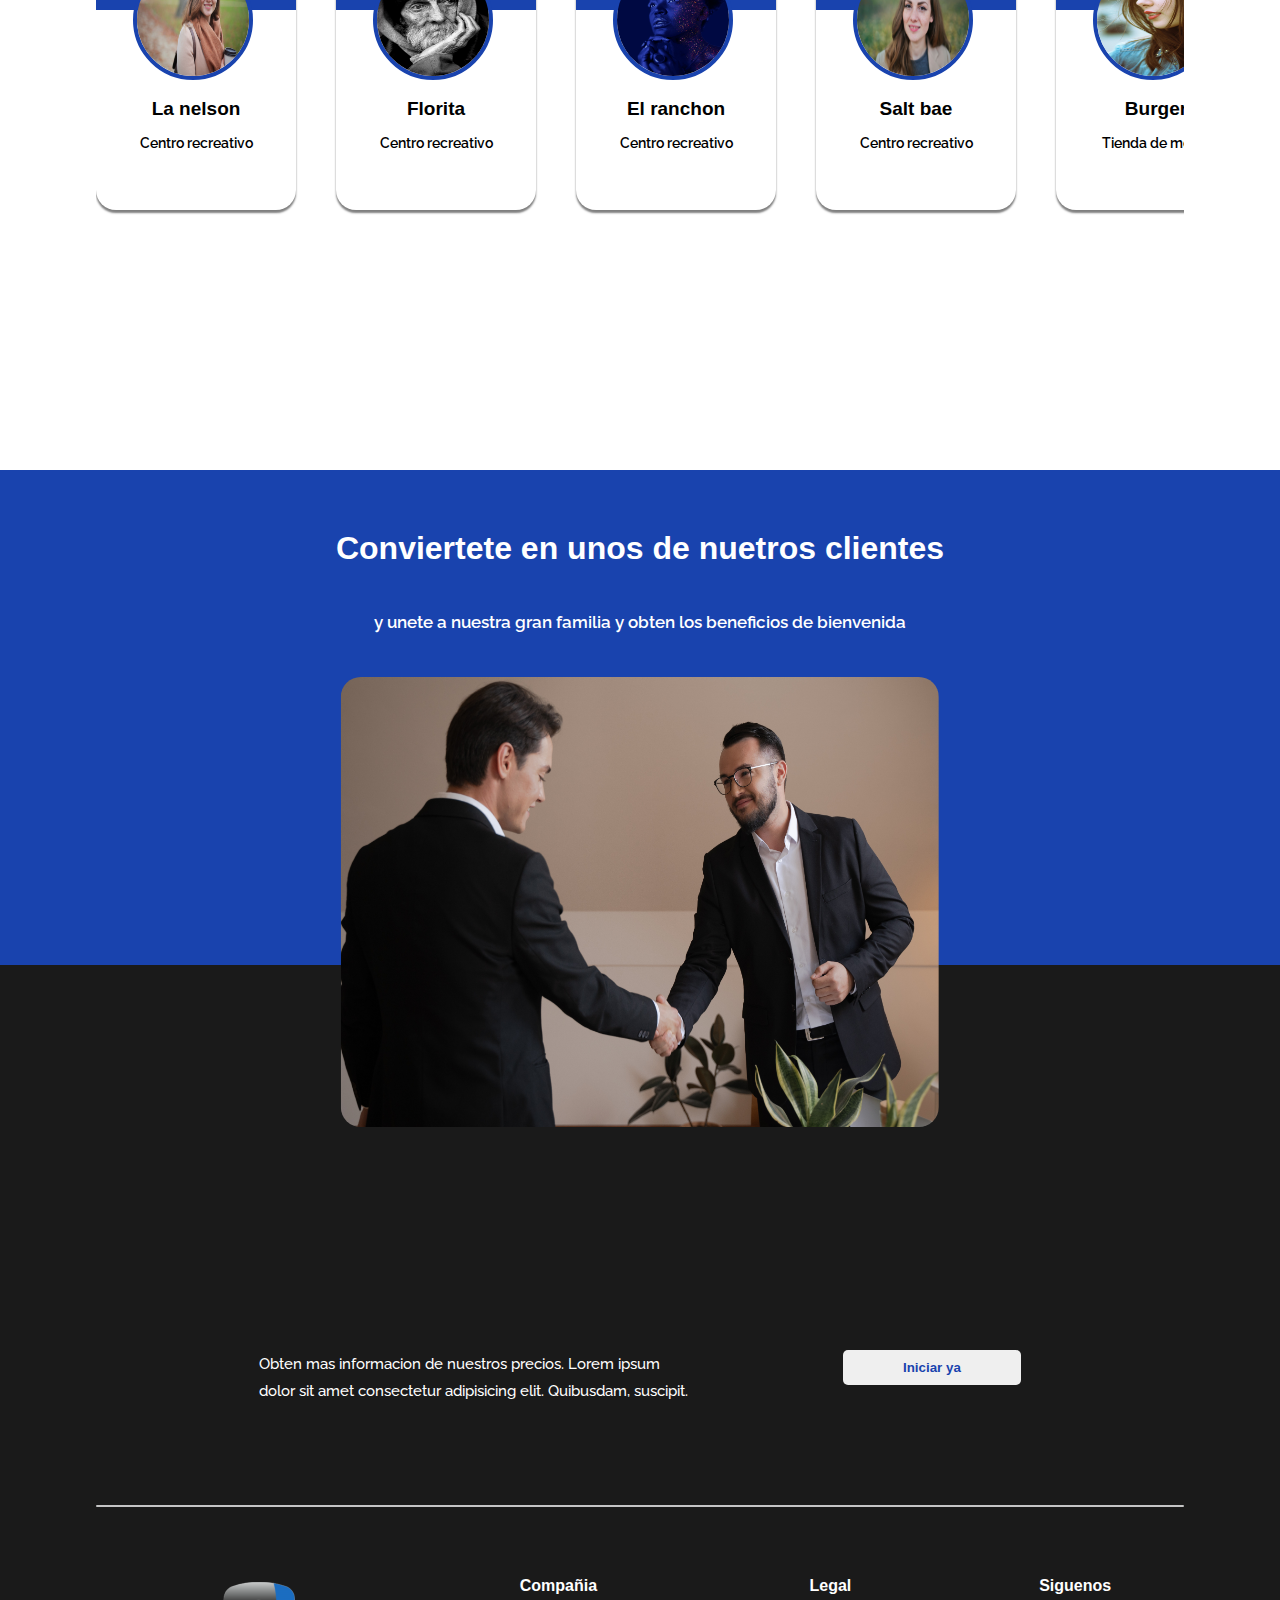
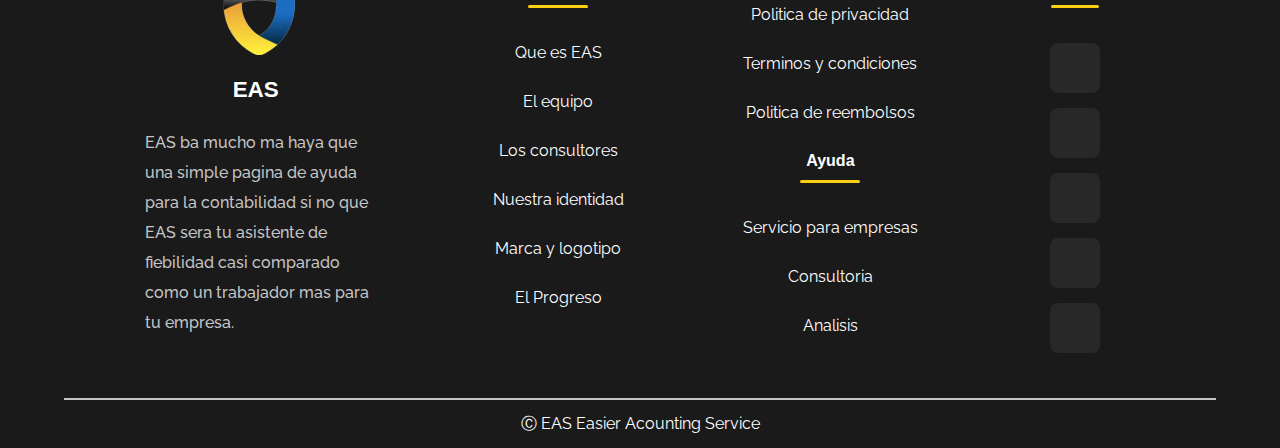
==== commit dac6b353: "reajustes-front" ====
--- a/index.html
+++ b/index.html
@@ -8,6 +8,7 @@
     <script src="https://kit.fontawesome.com/f39c837191.js" crossorigin="anonymous"></script>
     <link href="https://unpkg.com/aos@2.3.1/dist/aos.css" rel="stylesheet">
     <link rel="stylesheet" href="Estilos-css/main.css">
+    <link rel="stylesheet" href="./Estilos-css/Componentes/Cabecera.css">
     <script src="https://unpkg.com/aos@2.3.1/dist/aos.js"></script>
 
     <title>EAS</title>
@@ -34,10 +35,10 @@
                                 <li><a href="Planes.html" class="a-E">Conviertete en premium</a></li>
                             </ul>
                         </nav>
-                           <div class="btn-header">
-                            <input class="btn btn-1-header" type="button" value="Login">
-                            <input class="btn btn-2-header" type="button" value="¡Inicia gratis!">
-                        </div>
+                        <div class="contenedor-botones-header">
+                            <a href="./Inicio-sesion.html" id="boton-h1" class="botones-header btn-1-header">Login</a> 
+                            <a href="./Registrar.html" class="botones-header btn-2-header" >¡Inicia gratis!</a>
+                         </div>
                     </div>
                   </div>
                        <i class="hamburger fa-solid fa-bars"></i>
@@ -156,7 +157,7 @@
                     <img src="Recursos/Imagenes/area-nosotros-3.jpg" alt="">
                 </div>
                 <div class="part2-area2">
-                    <h2>Experiencia sumamanete <span class="letra-blue"> amigable.</span> </h2>
+                    <h2>Experiencia sumamente <span class="letra-blue"> amigable.</span></h2>
                     <p>Utiliza EAS y agerga un eficiente ayudante para tu empresa que te permitira trabajar la contabilidad de forma sencilla.</p>
                     <div class="mini-targetas">
                         <div class="part-visible">
@@ -518,29 +519,28 @@
         <div class="columna columna-1-footer">
             <img src="Recursos/Imagenes/logo-removebg-preview.png" alt="">
             <h2>EAS</h2>
-            <p>Lorem ipsum, dolor sit amet consectetur adipisicing elit. Dicta alias eum quas quo debitis odio explicabo eaque vel sunt soluta, corporis consectetur, veritatis delectus assumenda impedit, ut consequatur quis eius.</p>
+            <p>EAS ba mucho ma haya que una simple pagina de ayuda para la contabilidad si no que EAS sera tu asistente de fiebilidad casi comparado como un trabajador mas para tu empresa.</p>
         </div>
         <div class="columna columna-2-footer">
             <h3>Compañia</h3>
             <div class="linia"></div>
-            <a href="#">Opciones</a>
-            <a href="#">Opciones</a>
-            <a href="#">Opciones</a>
-            <a href="#">Opciones</a>
-            <a href="#">Opciones</a>
-            <a href="#">Opciones</a>
+            <a href="#">Que es EAS</a>
+            <a href="#">El equipo</a>
+            <a href="#">Los consultores</a>
+            <a href="#">Nuestra identidad</a>
+            <a href="#">Marca y logotipo</a>
+            <a href="#">El Progreso</a>
         </div>
         <div class="columna columna-2-footer">
             <h3>Legal</h3>
-            <div class="linia"></div>
-            <a href="#">Opciones</a>
-            <a href="#">Opciones</a>
-            <a href="#">Opciones</a>
+            <a href="#">Politica de privacidad</a>
+            <a href="#">Terminos y condiciones</a>
+            <a href="#">Politica de reembolsos</a>
             <h3>Ayuda</h3>
             <div class="linia"></div>
-            <a href="#">Opciones</a>
-            <a href="#">Opciones</a>
-            <a href="#">Opciones</a>
+            <a href="#">Servicio para empresas</a>
+            <a href="#">Consultoria</a></a>
+            <a href="#">Analisis</a>
         </div>
         <div class="columna columna-3-footer">
             <h3>Siguenos</h3>
--- a/Estilos-css/Componentes/Cabecera.css
+++ b/Estilos-css/Componentes/Cabecera.css
@@ -0,0 +1,450 @@
+@import url('https://fonts.googleapis.com/css2? family=Epilogue:wght@100;200;300;400;500;600;700;800;900&family=Raleway:wght@100;200;300;400;500;600;700;800;900&display=swap');
+@import url('variables.css');
+
+*{
+    margin: 0;
+    padding: 0;
+    box-sizing: border-box;
+}
+
+.limite
+{
+    max-width: 1350px;
+}
+
+.barra-navegacion
+{
+    position: fixed;
+    width: 100%;
+    height: 90px;
+    transition: .5s;
+    z-index: 5;
+    display: flex;
+    align-items: center;
+    top: 0;
+    justify-content: space-between;
+    overflow: hidden;
+}
+.barra-navegacion.sticky
+{
+    height: 70px;
+    background: var(--Gris-Primario);
+}
+.contenido-barra-navegacion
+{
+    position: relative;
+    width: 88%;
+    margin:0 auto;
+    display: flex;
+    padding: 0;
+    justify-content: space-between;
+    align-items: center;
+}
+.contenido-icono
+{   
+    display: flex;
+    height: 100%;
+    align-items: center;
+}
+.contenido-icono img
+{
+    height: 65px;
+    width: 65px;
+    margin: 0;
+    padding: 0;
+    transform: translateX(3px);
+}
+.contenido-icono h1
+{
+    position: relative;
+    font-family: 'Epilogue', sans-serif;
+    font-weight: 800;
+    font-size: 1.4em;
+    margin-left: -7px;
+    color: var(--Gris-Primario);
+}
+.Menu
+{
+    position: relative;
+    width: 80%;
+    height: 100%;
+    display: flex;
+    padding: 0;
+    justify-content: space-between;
+}
+.Menu-1
+{
+    height: 100%;
+    display: flex;
+    align-items: center;
+    width: 100%;
+    justify-content: space-between;
+    
+}
+.contenedor-enlaces
+{
+    padding: 0 10px;
+}
+.contenedor-enlaces ul li
+{
+    font-style: normal;
+    margin: 0 20px;
+    display: inline-block;
+    text-decoration: none; position: relative;
+}
+.enlaces-individual
+{
+    text-decoration: none;
+    font-family: var(--Raleway);
+    font-weight: 600;
+    color: var(--Negro);
+    transition: .5s;
+    font-size: 15px;
+}
+.enlaces-individual a
+{
+    text-decoration: none;
+    font-family: var(--Raleway);
+    font-weight: 600;
+    color: var(--Negro);
+    transition: .5s;
+    font-size: 15px;
+}
+.enlace-premium
+{
+    color: var(--Azul-Primario);
+}
+
+.contenedor-enlaces ul li::after 
+{
+   content: '';
+   height: 3px;
+   width: 0%;
+   background: var(--Azul-Primario);
+   position: absolute;
+   left: 0;
+   bottom: -10px;
+   border-radius: 4px;
+   transition: 0.4s;
+}
+.contenedor-enlaces ul li:hover::after 
+{
+    width: 100%;
+}
+.contenedor-botones-header
+{
+  width: 25%;
+  display: flex;
+  justify-content: space-around;
+
+}
+.botones-header
+{
+    
+    padding: 10px 20px;
+    cursor: pointer;
+    font-weight: bold;
+    text-decoration: none;
+    font-family: var(--Roboto);
+    font-size: 13px;
+    font-weight: 600;
+}
+
+.btn-1-header
+{
+    font-family: var(--Roboto);
+    background: none;
+    border-radius: 5px;
+}
+
+.btn-2-header
+{
+    background: var(--Azul-Primario);
+    color: var(--Amarillo-Primario);
+    border: none;
+    border-radius: 5px;
+}
+/*! icono para desplegar el menu*/
+.btn-h
+{
+    position: relative;
+    display: none;
+    overflow: hidden;
+    
+}
+/*! Estilos de la parte pegajosa de la barra de navegacion.*/
+
+.barra-navegacion.sticky ul a{
+    color: aliceblue;
+}
+.barra-navegacion.sticky .contenido-icono h1
+{
+    color:var(--Blanco);
+}
+.barra-navegacion.sticky .btn-1-header
+{
+    color: var(--Gris-Claro);
+    border: 2px solid var(--Gris-Claro);
+}
+.barra-navegacion.sticky .enlace-premium
+{
+    color: var(--Amarillo-Primario);
+}
+
+/*! Parte visible del perfil*/
+.cont-perfil
+{
+    height: 100%;
+    display: flex;
+}
+.cont-perfil
+{
+    width: 0;
+    display: none;
+}
+.perfil
+{
+    width: 50px;
+    height: 50px;
+    border: 2px solid var(--Negro);
+    background: var(--Amarillo-Primario);
+    border-radius: 50%;
+    display: flex;
+    align-items: center;
+    justify-content: center;
+}
+.perfil h4
+{
+    font-family: var(--Roboto);
+    font-weight: 700;
+    color: var(--Negro);
+}
+.cont-perfil
+{
+    align-items: center;
+}
+.cont-perfil i{
+    color: var(--Gris-Primario);
+    cursor: pointer;
+    margin-left: 5px;
+}
+/*! Parte del perfil*/
+.ventana-perfil
+{
+    position: fixed;
+    top: 85px;
+    right: 5%;
+    width: 250px;
+    background: #ebf5fc;
+    border-radius: 10px;
+    transition: all 0.4s;
+    height: 0;
+    overflow: hidden;
+    z-index: 5;
+    box-shadow: 0 0 2px rgba(0,0,0, 0.5);
+}
+.ventana-perfil-a
+{
+    height: 411px;
+}
+
+/*! Estilos a los elementos de la vcvenjtana del perfil*/
+#btn-desplegar:hover
+{
+    color: var(--Gris-Claro);
+}
+.ventana-perfil-a
+{
+    height: 411px;
+}
+.linia-p
+{
+    display: flex;
+    width: 90%;
+    justify-content: space-between;
+    margin: 0 auto;
+    padding: 20px 0;
+    border-bottom: 1px solid #ccc;
+}
+.linia-p3 h4:hover
+{
+    color: var(--Azul-Primario);
+    cursor: pointer;
+}
+.linia-5p h4:hover
+{
+    color: var(--Azul-Primario);
+    cursor: pointer;
+}
+.linia-6p h4:hover
+{
+    color: var(--Azul-Primario);
+    cursor: pointer;
+}
+.linia-p .PL:hover .linia-p i
+{
+    color: var(--Azul-Primario);
+}
+.linia-1p i
+{
+    color: var(--Gris-Claro);
+    cursor: pointer;
+}
+.linia-1p i:hover
+{
+    color: #000;
+}
+.grupo3,.grupo2
+{
+    
+    width: 90%;
+    margin: 0 auto;
+    padding: 20px 0;
+    border-bottom: 1px solid #ccc;
+}
+.grupo2
+{
+    display: flex;
+    align-items: center;
+}
+.grupo2 .texto
+{
+    margin-left: 10px;
+}
+.grupo2 .texto p
+{
+    font-size: 10px;
+    font-weight: 400;
+}
+.PL
+{
+    font-family: var(--Raleway);
+    font-weight: 600;
+    font-size: 15px;
+}
+.linia-p3
+{
+    display: flex;
+    width: 100%;
+    justify-content: space-between;
+    padding: 7px 0;
+}
+
+
+
+/*!Creacion de menu responsivo*/
+@media(max-width:1075px)
+{
+    .contenido-barra-navegacion
+    {
+        width: 93%;
+    }
+    nav ul li::after 
+    {
+        background: none;
+    }
+    .barra-navegacion ul a{
+        color: aliceblue;
+    }
+    .barra-navegacion .cont-icono h1
+    {
+        color: var(--Blanco);
+    }
+    .barra-navegacion .btn-1-header
+    {
+        color: var(--Gris-Claro);
+        border: 2px solid var(--Gris-Claro);
+    }
+    .barra-navegacion .enlace-premium
+    {
+        color: var(--Amarillo-Primario);
+    }
+   .barra-navegacion
+   {
+    height: 60px;
+    background: var(--Gris-Primario);
+   }
+   .barra-navegacion.sticky
+   {
+    height: 60px;
+   }
+  .hamburger
+  {
+    display: flex;
+    font-size: 1.6em;
+    color: var(--Amarillo-Primario);
+    cursor: pointer;
+  }
+  .Menu
+  {
+    transition: all 0.5s;
+    transform: translateX(-100%);
+    position: absolute;
+    width: 120%;
+    height: 101vh;
+    z-index: 5;
+    top: 59px;
+    left: -7%;
+    background: rgba(51,51,51,0.9);
+  }
+  .Menu-activo
+  {
+    transform: translateX(0);
+  }
+  .Menu-1
+  {
+    height: 100%;
+    position: relative;
+    width: 90%;
+    flex-direction: column;
+    justify-content: space-between;
+    margin: 0 auto;
+    background: none;
+  }
+   .contenedor-enlaces
+   {
+    width: 100%;
+    margin: 0;
+   }
+   .contenedor-enlaces ul
+  {
+    margin: 0;
+    width: 100%;    
+    display: flex;
+    flex-direction: column;
+    margin-bottom: 40px;
+  }
+  .contenedor-enlaces li{
+    width: 90%;
+    margin: 0 auto;
+    display: block;
+    height: 50px;
+    border-bottom: 1px solid rgba(172, 169, 169, 1);
+    padding: 15px;
+  }
+  .contenedor-enlaces li:hover
+  {
+    background:rgba(255, 255,255,0.3);
+  }
+  .btn-header
+  {
+    transform: translateY(-200px);
+    width: 90%;
+    margin: 0 auto;
+  }
+  .btn
+  {
+    padding: 0 60px;
+  }
+  .limite
+  {
+    width: 90%;
+  }
+}
+@media(max-width:1030px)
+{
+    .contenido-barra-navegacion
+    {
+      width:97%;
+    }
+}
